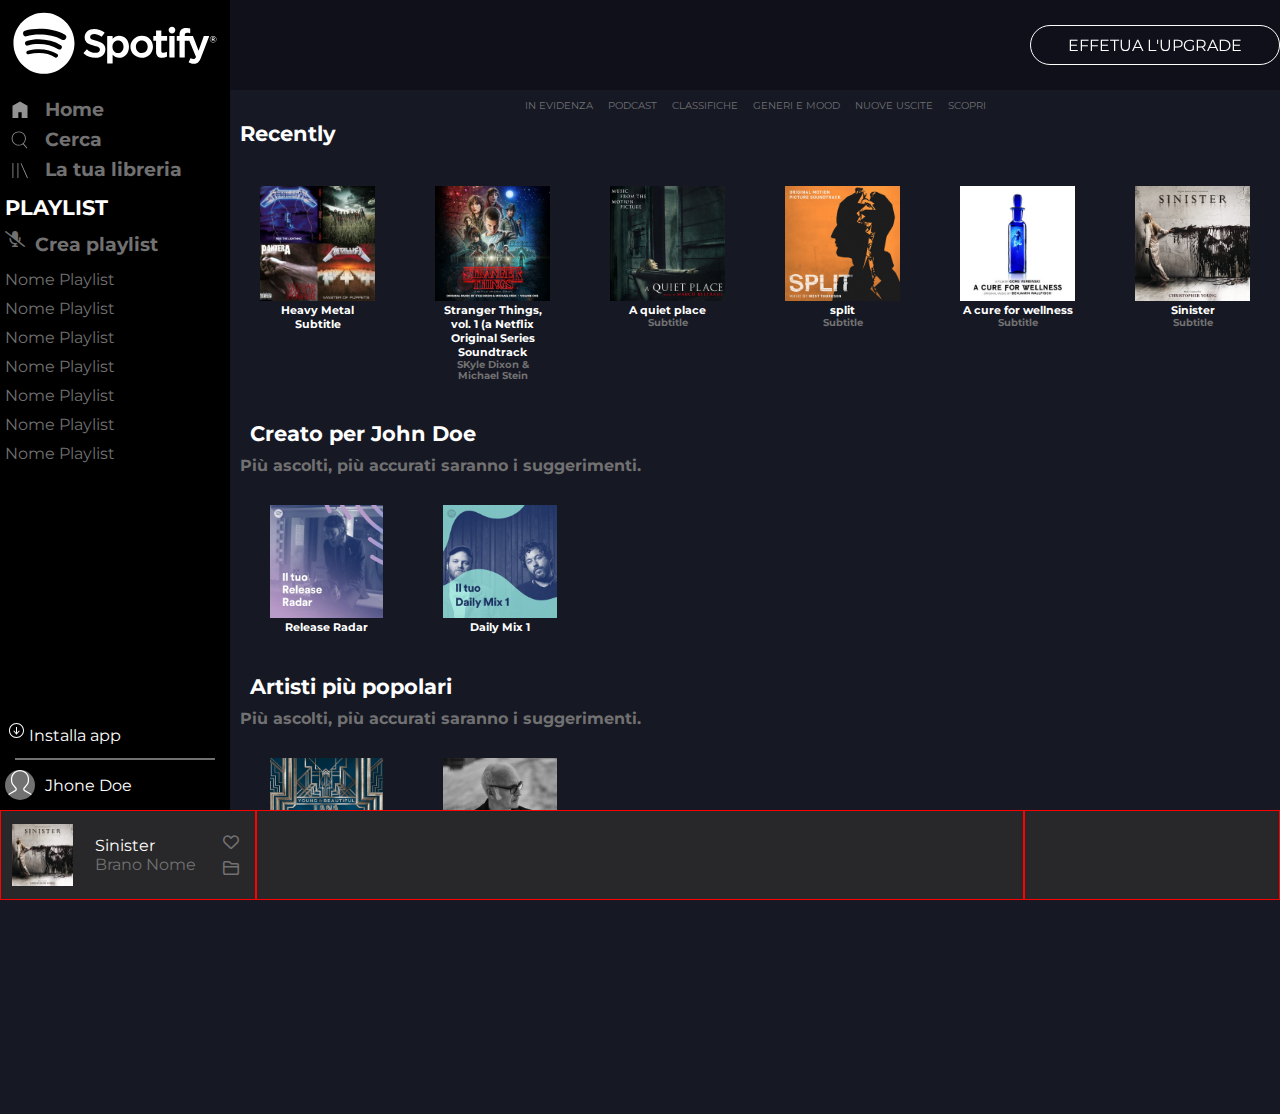
==== index.html @ be533125 "footer-left" ====
<!DOCTYPE html>
<html lang="en">
<head>
    <meta charset="UTF-8">
    <meta http-equiv="X-UA-Compatible" content="IE=edge">
    <meta name="viewport" content="width=device-width, initial-scale=1.0">
    <link rel="stylesheet" href="https://cdnjs.cloudflare.com/ajax/libs/font-awesome/6.0.0/css/all.min.css">
    <link rel="preconnect" href="https://fonts.googleapis.com">
    <link rel="preconnect" href="https://fonts.gstatic.com" crossorigin>
    <link href="https://fonts.googleapis.com/css2?family=Montserrat:ital,wght@0,100;0,200;0,300;0,400;0,500;0,600;0,700;0,800;0,900;1,100;1,200;1,300;1,400;1,500;1,600;1,700;1,800;1,900&display=swap" rel="stylesheet">
    <link rel="stylesheet" href="style/style.css">
    <title>html-css-spotifyweb</title>
</head>
<body class="flex">

    <div class="wrapper ">
        <!-- header  -->
        <header class="">
            <nav>
                <a class="top " href="#">EFFETUA L'UPGRADE</a>
            </nav>
        </header>
        <!-- aside  -->
        <aside class=" ">
            <div><img src="img/logo.svg" alt="logo"></div>
            <!-- 1 section  -->
            <section class=" ">
                <div class="flex">
                    <div class="column">
                        <div class="icon ">
                            <svg viewBox="0 0 512 512" xmlns="http://www.w3.org/2000/svg"><path d="M448 463.746h-149.333v-149.333h-85.334v149.333h-149.333v-315.428l192-111.746 192 110.984v316.19z" fill="#ffffff"/></svg>
                        </div>
                        <div class="icon ">
                            <svg viewBox="0 0 512 512" xmlns="http://www.w3.org/2000/svg"><path d="M349.714 347.937l93.714 109.969-16.254 13.969-93.969-109.969q-48.508 36.825-109.207 36.825-36.826 0-70.476-14.349t-57.905-38.603-38.603-57.905-14.349-70.476 14.349-70.476 38.603-57.905 57.905-38.603 70.476-14.349 70.476 14.349 57.905 38.603 38.603 57.905 14.349 70.476q0 37.841-14.73 71.619t-40.889 58.921zM224 377.397q43.428 0 80.254-21.461t58.286-58.286 21.461-80.254-21.461-80.254-58.286-58.285-80.254-21.46-80.254 21.46-58.285 58.285-21.46 80.254 21.46 80.254 58.285 58.286 80.254 21.461z" fill="#ffffff" fill-rule="evenodd"/></svg>
                        </div>
                        <div class="icon ">
                            <svg viewBox="0 0 512 512" xmlns="http://www.w3.org/2000/svg"><path d="M291.301 81.778l166.349 373.587-19.301 8.635-166.349-373.587zM64 463.746v-384h21.334v384h-21.334zM192 463.746v-384h21.334v384h-21.334z" fill="#ffffff"/></svg>
                        </div>
                    </div>
                    <div class="column">
                        <div class="icon-text ">
                            <h3>Home</h3>
                        </div>
                        <div class="icon-text ">
                            <h3>Cerca</h3>
                        </div>
                        <div class="icon-text ">
                            <h3>La tua libreria</h3>
                        </div>
                    </div>
                </div>
            </section>
            <!-- 2 section -->
            <section class=" position section2">
                <h2>PLAYLIST</h2>
                <div class="flex">
                    <span class="plus">
                        <i class="fa-solid fa-microphone-slash"></i>
                    </span>
                    <h3 class="align">Crea playlist</h3>
                    
                </div>
                <ul>
                    <li>
                       Nome Playlist
                    </li>
                    <li>
                        Nome Playlist
                     </li>
                     <li>
                        Nome Playlist
                     </li>
                     <li>
                        Nome Playlist
                     </li>
                     <li>
                        Nome Playlist
                     </li>
                     <li>
                        Nome Playlist
                     </li>
                     <li>
                        Nome Playlist
                     </li>
                </ul>
            </section>
            <!-- /2section  -->
            <!-- 3 section  -->
            <section class="">
                <div class=" installa ">
                    <span class="icon-download ">  
                        <svg viewBox="0 0 20 20" xmlns="http://www.w3.org/2000/svg"><title>Download icon</title><path d="M12 11.657V6h-1v5.65L9.076 9.414l-.758.65 3.183 3.702 3.195-3.7-.758-.653L12 11.657zM11.5 2C7.358 2 4 5.358 4 9.5c0 4.142 3.358 7.5 7.5 7.5 4.142 0 7.5-3.358 7.5-7.5C19 5.358 15.642 2 11.5 2zm0 14C7.916 16 5 13.084 5 9.5S7.916 3 11.5 3 18 5.916 18 9.5 15.084 16 11.5 16z" fill="#ffffff" fill-rule="evenodd"/></svg>
                    </span>
                    <span>
                        <a href="#">Installa app</a>
                    </span>  
                </div>
                <hr>
                <span class="profile-icon ">
                    <svg viewBox="0 0 80 90" xmlns="http://www.w3.org/2000/svg"><title>User Icon</title><path d="M67.74 61.78l-14.5-8.334c-.735-.422-1.24-1.145-1.385-1.98-.145-.835.088-1.685.638-2.33l5.912-6.93c3.747-4.378 5.81-9.967 5.81-15.737v-2.256c0-6.668-2.792-13.108-7.658-17.67C51.622 1.92 45.17-.386 38.392.054c-12.677.82-22.607 11.772-22.607 24.934v1.483c0 5.77 2.063 11.36 5.81 15.736l5.912 6.933c.55.644.783 1.493.638 2.33-.143.834-.648 1.556-1.383 1.98l-14.494 8.33C4.7 66.077 0 74.15 0 82.844v6.76h3.333v-6.76c0-7.5 4.055-14.46 10.59-18.174l14.5-8.334c1.597-.918 2.692-2.487 3.007-4.302.315-1.815-.19-3.66-1.387-5.06l-5.913-6.936c-3.23-3.775-5.01-8.594-5.01-13.57v-1.484c0-11.41 8.562-20.9 19.488-21.608 5.85-.377 11.415 1.61 15.67 5.598 4.26 3.992 6.605 9.404 6.605 15.24v2.254c0 4.976-1.778 9.796-5.01 13.57l-5.915 6.935c-1.195 1.4-1.7 3.246-1.386 5.06.313 1.816 1.41 3.385 3.008 4.303l14.507 8.338c6.525 3.71 10.58 10.67 10.58 18.17v6.76H80v-6.76c0-8.695-4.7-16.768-12.26-21.063z" fill="#ffffff" fill-rule="evenodd"/></svg>
                </span>
                <span class="name-profile">
                    <a href="#">Jhone Doe</a>
                </span> 
            </section>
        </aside>
        <!-- /aside  -->
        
        
    </div>
    <!-- main section1 -->
    <main class="container ">
        <div >
            <ul class="ul-flex">
                <li>
                    <a href="#"> IN EVIDENZA</a>
                </li>
                <li>
                    <a href="#">PODCAST</a>
                </li>
                <li>
                    <a href="#">CLASSIFICHE</a>
                </li>
                <li>
                    <a href="#">GENERI E MOOD</a>
                </li>
                <li>
                    <a href="#">NUOVE USCITE</a>
                </li>
                <li>
                    <a href="#">SCOPRI</a>
                </li>
                
            </ul>
        </div>
        <div class="">
            <h2>Recently </h2>
            <div class="flex">
                <div class="img-music">
                    <div class="box">
                        <img src="img/metal_lifting.jpg" alt="">
                        <i class="fa-regular block fa-circle-play"></i>    
                    </div>
                    
                    <h3>Heavy Metal</h3>
                    <h3>Subtitle</h3>
                </div>
                <div class="img-music">
                    <div class="box">
                        <img src="img/stranger.jpeg" alt="">
                        <i class="fa-regular block fa-circle-play"></i>    
                    </div>
                    <h3>Stranger Things, vol. 1 (a Netflix Original Series Soundtrack</h3>
                    <h4>SKyle Dixon & Michael Stein</h4>
                </div>
                <div class="img-music">
                    <div class="box">
                        <img src="img/aquietplace.jpeg" alt="">
                        <i class="fa-regular block fa-circle-play"></i>    
                    </div>
                    <h3>A quiet place</h3>
                    <h4>Subtitle</h4>
                </div>
                <div class="img-music">
                    <div class="box">
                        <img src="img/split.jpeg" alt="">
                        <i class="fa-regular block fa-circle-play"></i>    
                    </div>
                    <h3>split</h3>
                    <h4>Subtitle</h4>
                </div>
                <div class="img-music">
                    <div class="box">
                        <img src="img/cure.jpeg" alt="">
                        <i class="fa-regular block fa-circle-play"></i>    
                    </div>
                    <h3>A cure for wellness</h3>
                    <h4>Subtitle</h4>
                </div>
                <div class="img-music">
                    <div class="box">
                        <img src="img/sinister.jpeg" alt="">
                        <i class="fa-regular block fa-circle-play"></i>    
                    </div>
                    <h3>Sinister</h3>
                    <h4>Subtitle</h4>
                </div>
            </div>
            <!-- main section 2  -->
            <div class="padding">
                <h2>Creato per John Doe</h2>
                <h4>Più ascolti, più accurati saranno i suggerimenti.</h4>
                <div class="flex">
                    <div class="img-music">
                        <img src="img/radar.jpeg" alt="">
                        <h3>Release Radar</h3>
                    </div>
                    <div class="img-music">
                        <img src="img/mixdaily.jpeg" alt="">
                        <h3>Daily Mix 1</h3>
                    </div>
                </div>
            </div>
            <!-- main section 3 -->
            <div class="padding bottom-margin">
                <h2>Artisti più popolari</h2>
                <h4>Più ascolti, più accurati saranno i suggerimenti.</h4>
                <div class="flex ">
                    <div class="img-music">
                        <img src="img/youg.jpeg" alt="">
                        <h3>Youg</h3>
                    </div>
                    <div class="img-music">
                        <img src="img/einaudi.jpeg" alt="">
                        <h3>einaudi</h3>
                    </div>
                </div>
            </div>
        </div>
    </main>
    <!-- footer  -->
        <footer class="flex">
            <div class="square-left  debug">
                <img src="img/sinister.jpeg" alt="">  
                
                <div class="play-song flex-column">
                    <a href="#">Sinister</a>
                    <a href="#">Brano Nome</a>
                </div>
                <div class="flex-column">
                    <i class="fa-regular fa-heart"></i>
                    <i class="fa-regular fa-folder"></i>
                </div>
            </div>
            <!-- <div class="play-song debug">
                <h2>Sinister</h2>
                <h3>Brano Nome</h3>
            </div> -->
            
            <div class="center debug">

            </div>
            <div class="square-right debug">

            </div>
            
        </footer>
</body>
</html>
---- style/style.css ----
/* general  */
*{
    font-family: 'Montserrat', sans-serif;
    margin: 0;
    padding: 0;
    box-sizing: border-box;
}

.clearfix::after{
	content: '';
	display: table;
	clear:  both;
}
body{
    background-color: #161824;
    color: white;
}
.debug{
    border: 1px solid red;
}
a{
    color: white;
    text-decoration: none;
}
.float-left{
    float: left;
}
.float-right{
    float: right;
}

.flex{
    display: flex;
    flex-flow: row nowrap;
    justify-content: flex-start;
    align-items: flex-start;
}
.flex-column{
    display: flex;
    flex-flow: column nowrap;
    justify-content: flex-start;
    align-content: center;

}
h2{
    padding: 10px ;
    font-size: 1.3rem;
}

h4{
    color: #717171;
}
.padding{
    padding-left: 10px;
}
.color-white{
    color: white;
}
/* /general  */
/* header  */
header{
    background-color:rgba(0,0,0,0.3);
    height: 90px;
    width: calc(100% - 230px);
    position: fixed;
    top: 0;
    right: 0;
    z-index: 10000;
}
nav{
    height: 90px;
    width: 100%;
    display: flex;
    justify-content: center;
    align-items: flex-end;
    flex-flow: column nowrap;
    
}
.top{
    width: 250px;
    height: 40px;
    border:1px solid white;
    text-align: center;
    border-radius: 50px;
    padding: 10px;
    
    
}
.top:hover{
    font-size: 1.3em;
    width: 270px;
    height: 50px;
    text-align: center;
}
/* /header  */
/* aside  */
aside{
    width: 230px;
    height: 100vh;
    background-color: #000000;
    overflow-y: hidden;
    position: fixed;
}
aside div img{
    padding: 12px;
}
/* 1 section  */
.icon{
    width: 40px;
    height: 30px;
    padding: 10px;
    filter: invert(42%);
}
div.icon-text:hover{
    color: white;
}
.icon-text{
    width: auto;
    height: 30px;
    line-height: 30px;
    padding: 5px;
    color: #717171;
}

/* /1section  */
/* 2section */
.section2{
    padding-top: 10px;
    position: relative;
}
section.section2 h2{
    padding: 5px;
}
.plus{
   width: 40px;
   padding: 5px;
    color: #717171;
}
.align{
    width: 100%;
    line-height: 40px;
    display: inline-block;
    color: #717171;
}
section.section2 ul li{
    padding: 5px;
    color: #717171;
}
/* /2 scetion  */
/* 3 section  */

.icon-download{
    width: 20px;
    display: inline-block;
    color: #717171;
}

.installa{
    position: absolute;
    bottom: 150px;
    left: 0;
    padding: 5px;
    
}
hr{
    position: absolute;
    bottom: 140px;
    left: 15px;
    width: 200px;
    border:1px solid#717171 ;
}
.profile-icon{
    width: 30px;
    height: 30px;
    position: absolute;
    bottom: 100px;
    left: 5px;
    background-color:#717171 ;
    border-radius: 50%;
    overflow-y: hidden;

}
.name-profile{
    position: absolute;
    bottom: 105px;
    left: 45px;
    
}

/* /aside  */
/* main section 1  */

main{
    width: calc(100% - 230px);
    height: 100vh;
}
ul{
    list-style: none;
}
.ul-flex{
    display: flex;
    justify-content: center;
    flex-flow: row nowrap;
    gap: 15px;
    font-size: 0.6rem;
    
}
.ul-flex li a{
    color: #717171;
}
.ul-flex li a:hover{
    color: white;
}
/* container  */
.container{
    position: absolute;
    left: 230px;
    top: 100px;
}
.img-music {
    text-align: center;
    width: calc(100% / 6);
    padding: 30px;
    font-size: 0.6rem;
    
}
.img-music img{
    width: 100%;
}
.box{
width: 100%;
position: relative;
}
/* main hover  */
.block{
    position: absolute;
    left:0;
    top: 30%;
    width: 100%;
    font-size: 3vw;
    display: none;
    color: rgba(255,255,255, 0.8);
}
.box:hover i{
    display: block;
    
}
/* main section 2 */
.bottom-margin{
   height: 50vh;
}


/* footer */
footer{
    height: 90px;
    width: 100%;
    background-color: #282729;
    position: fixed;
    bottom: 0;
    left: 0;
}
/* left  */
.square-left{
    width:20%;
    height: 100%;
    display: flex;
    flex-flow: row nowrap;
    justify-content: space-around;
    align-items: center;  
}
.play-song :first-child {
    font-size: 1rem;
    color: white;
}
.play-song :last-child {
    font-size: 1rem;
    color: #717171;
}

div.square-left img{
    height: 70%;
    object-fit: contain;  
}
.play-song :last-child:hover{
    color: aliceblue;
    text-decoration: underline;
}
div.square-left div.flex-column i{
    color: #717171;
    padding: 5px;
}
div.square-left a{

}

/* center  */
.center{
    width: 60%;
    height: 100%;
}
.square-right{
    width:20%;
    height: 100%;
}
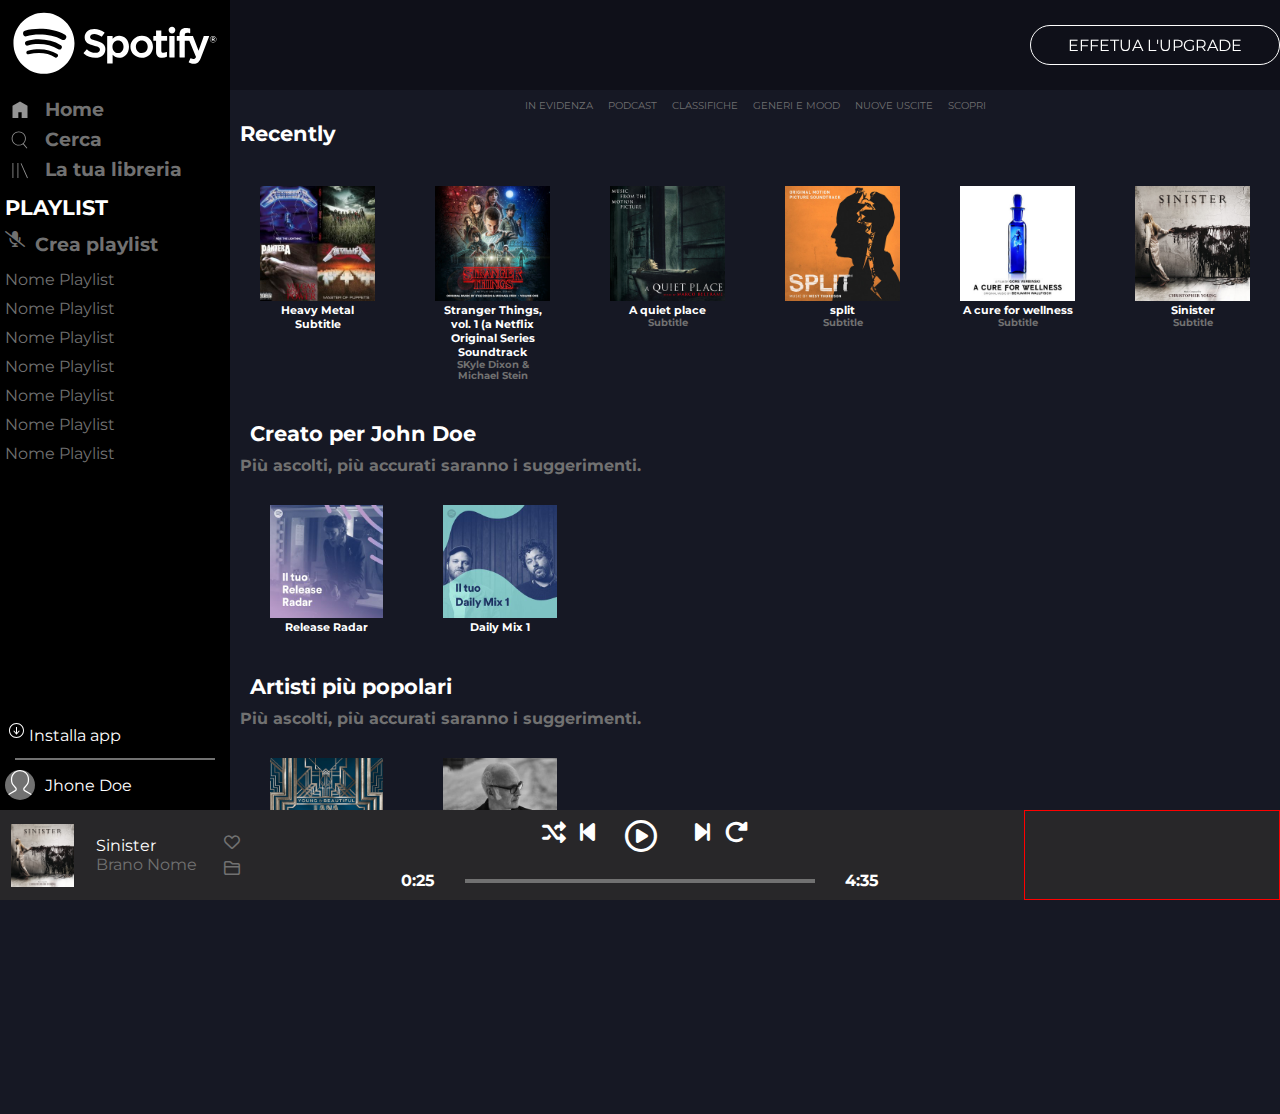
==== commit c7ff7c44: "index_player" ====
--- a/index.html
+++ b/index.html
@@ -220,7 +220,8 @@
     </main>
     <!-- footer  -->
         <footer class="flex">
-            <div class="square-left  debug">
+            <!-- left footer  -->
+            <div class="square-left  ">
                 <img src="img/sinister.jpeg" alt="">  
                 
                 <div class="play-song flex-column">
@@ -232,14 +233,35 @@
                     <i class="fa-regular fa-folder"></i>
                 </div>
             </div>
-            <!-- <div class="play-song debug">
-                <h2>Sinister</h2>
-                <h3>Brano Nome</h3>
-            </div> -->
+             <!-- center footer  -->
+            <div class="center  ">
+                <div class="change-song">
+                    <div class="i-left float-left">
+                        <i class="fa-solid fa-shuffle"></i>
+                        <i class="fa-solid fa-backward-step"></i>
+                    </div>
+                    
+                    <div class="i-center float-left ">
+                        <a href="#"><i class="fa-regular fa-circle-play"></i></a>
+                    </div>
+                    <div class="i-right float-left">
+                        <i class="fa-solid fa-forward-step"></i>
+                        <i class="fa-solid fa-rotate-right"></i>
+                    </div>
+                </div>
+                <div class="flex">
+                    <h4 class=" time-song ">0:25</h4>
+                    <div class="grey-bar">
+                        <div class="green-ghost"></div>
+                        <div class="white-ball"></div>
+                        
+                    </div>
+                    <h4 class=" time-song ">4:35</h4>
+                </div>
+            </div>
             
-            <div class="center debug">
 
-            </div>
+            
             <div class="square-right debug">
 
             </div>
--- a/style/style.css
+++ b/style/style.css
@@ -290,17 +290,81 @@
     color: #717171;
     padding: 5px;
 }
-div.square-left a{
-
-}
+
 
 /* center  */
 .center{
     width: 60%;
     height: 100%;
+    display: flex;
+    flex-flow: column nowrap;
+    justify-content: space-around;
+    align-items: center;  
+}
+.change-song{
+    
+}
+.i-left i {
+    padding-left: 10px;
+    font-size: 1.5rem;
+}
+.i-right i{
+    padding-left: 10px;
+    font-size: 1.5rem;
+}
+.i-center a i{
+    margin: 0 30px;
+    font-size: 2rem;
+    width: 30px;
+    text-align: center;
+    
+}
+.i-center a i:hover{
+    transform: scale(1.5);
+    
+}
+
+.time-song{
+    height: 20px;
+    margin:0 30px;
+    color: white;
+}
+.grey-bar{
+    width: 350px;
+    margin-top: 8px;
+    position: relative;
+    border:2px solid #717171;
 }
 .square-right{
     width:20%;
     height: 100%;
 }
-
+.green-ghost{
+    width: 100px;
+    display: none;
+    position: absolute;
+    top: -2px;
+    left: -2px;
+    border:2px solid greenyellow;
+    
+}
+.white-ball{
+    width: 15px;
+    height: 15px;
+    margin-left: 100px;
+    background-color: white;
+    display: none;
+    border-radius: 50%;
+}
+.grey-bar:hover div.green-ghost{
+    display: block;
+}
+.grey-bar:hover .white-ball{
+    display: block;
+    position: absolute;
+    top: -7px;
+    left: -7px;
+}
+
+
+
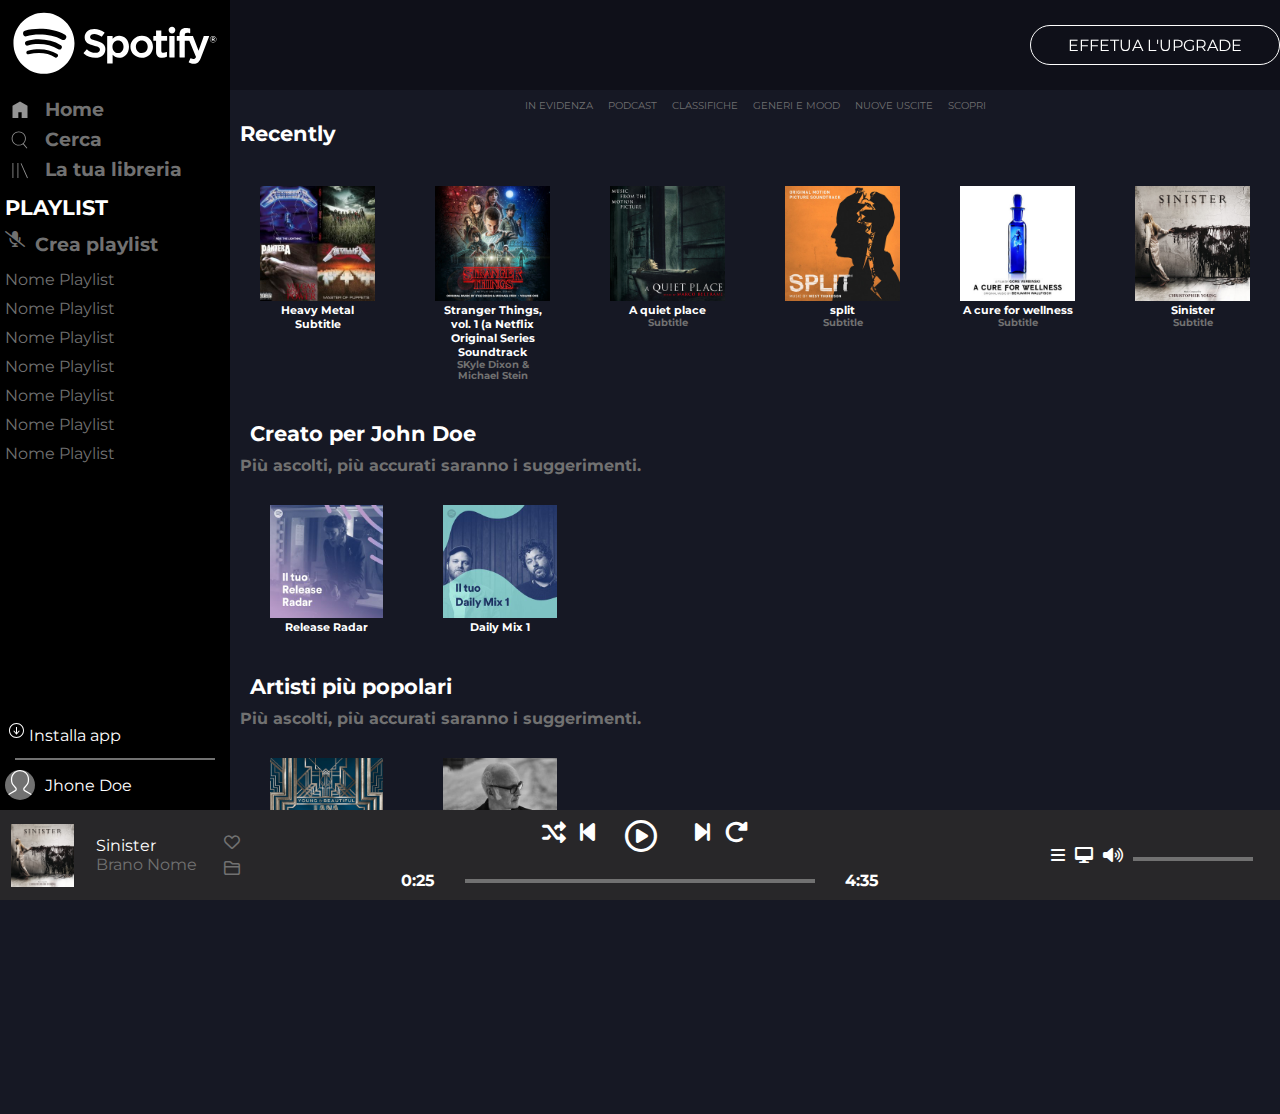
==== commit c34814a1: "index-footer" ====
--- a/index.html
+++ b/index.html
@@ -262,9 +262,17 @@
             
 
             
-            <div class="square-right debug">
+            <div class="square-right">
+                <i class="fa-solid fa-bars"></i>
+                <i class="fa-solid fa-desktop"></i>
+                <i class="fa-solid fa-volume-high"></i>
+                <div class="grey-bar2">
+                    <div class="green-ghost2"></div>
+                    <div class="white-ball2"></div>
+                    
+                </div>
+            </div>
 
-            </div>
             
         </footer>
 </body>
--- a/style/style.css
+++ b/style/style.css
@@ -335,10 +335,7 @@
     position: relative;
     border:2px solid #717171;
 }
-.square-right{
-    width:20%;
-    height: 100%;
-}
+
 .green-ghost{
     width: 100px;
     display: none;
@@ -365,6 +362,49 @@
     top: -7px;
     left: -7px;
 }
-
-
-
+ 
+/* right footer  */
+.square-right{
+    width:20%;
+    height: 100%;
+    display: flex;
+    flex-flow: row nowrap;
+    justify-content: center;
+    align-items: center;
+    gap: 10px;
+}
+.grey-bar2{
+    width: 120px;
+    margin-top: 8px;
+    position: relative;
+    border:2px solid #717171;
+}
+
+.green-ghost2{
+    width: 20px;
+    display: none;
+    position: absolute;
+    top: -2px;
+    left: -2px;
+    border:2px solid greenyellow;
+    
+}
+.white-ball2{
+    width: 15px;
+    height: 15px;
+    margin-left: 20px;
+    background-color: white;
+    display: none;
+    border-radius: 50%;
+}
+.grey-bar2:hover div.green-ghost2{
+    display: block;
+}
+.grey-bar2:hover .white-ball2{
+    display: block;
+    position: absolute;
+    top: -7px;
+    left: -7px;
+}
+
+
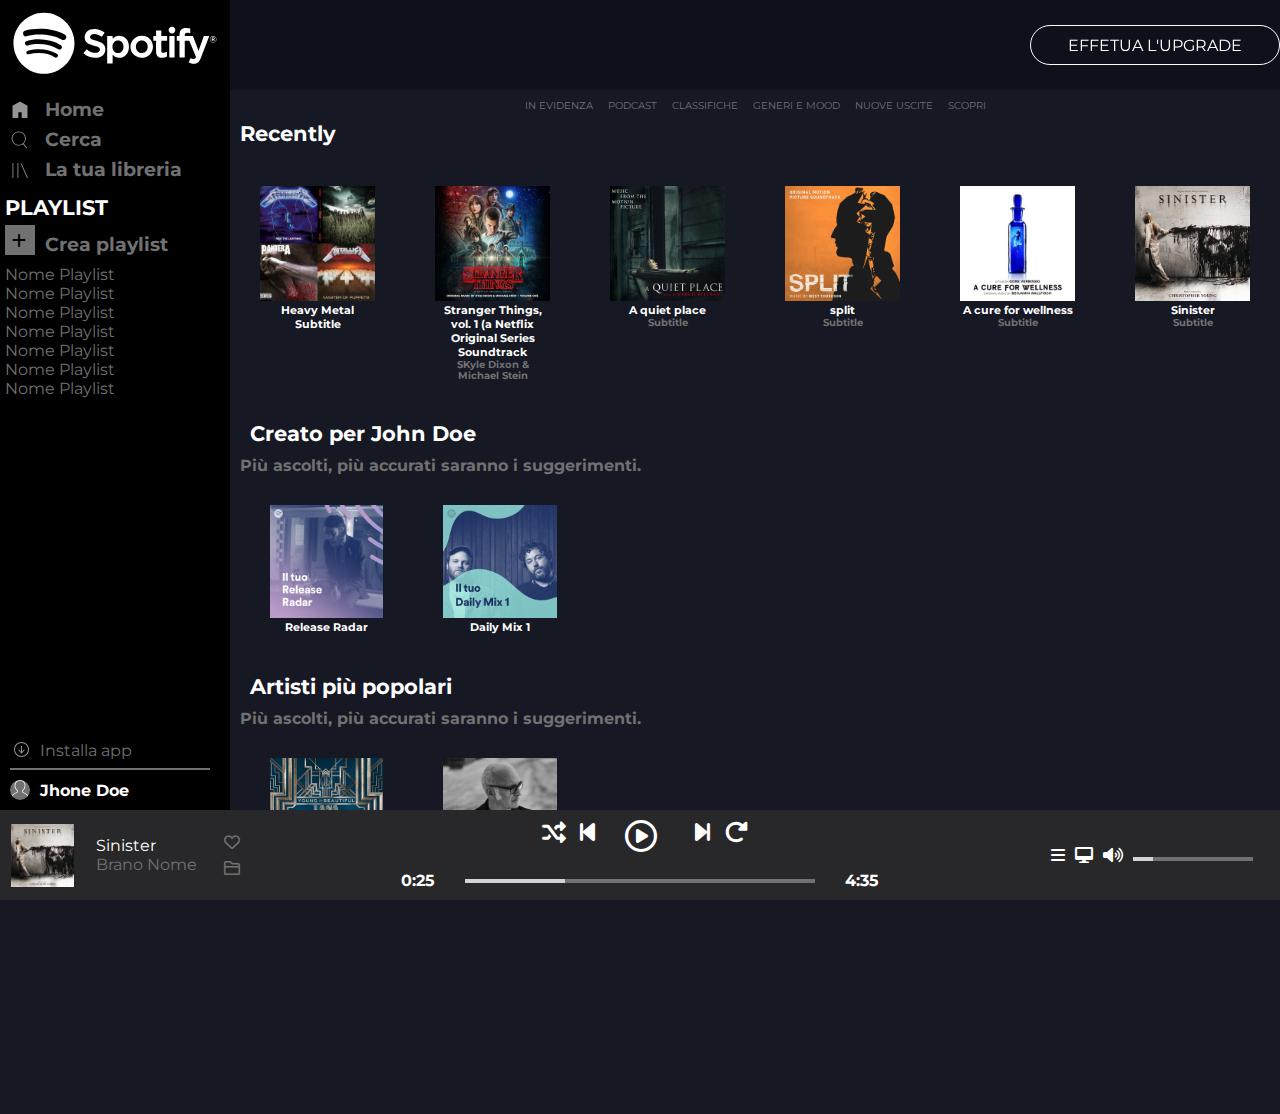
==== commit 54ec1b8e: "index-finito" ====
--- a/index.html
+++ b/index.html
@@ -13,20 +13,20 @@
 </head>
 <body class="flex">
 
-    <div class="wrapper ">
+    <div>
         <!-- header  -->
-        <header class="">
+        <header >
             <nav>
-                <a class="top " href="#">EFFETUA L'UPGRADE</a>
+                <a class="top" href="#">EFFETUA L'UPGRADE</a>
             </nav>
         </header>
         <!-- aside  -->
-        <aside class=" ">
+        <aside>
             <div><img src="img/logo.svg" alt="logo"></div>
             <!-- 1 section  -->
-            <section class=" ">
-                <div class="flex">
-                    <div class="column">
+            <section>
+                <div class="flex">
+                    <div>
                         <div class="icon ">
                             <svg viewBox="0 0 512 512" xmlns="http://www.w3.org/2000/svg"><path d="M448 463.746h-149.333v-149.333h-85.334v149.333h-149.333v-315.428l192-111.746 192 110.984v316.19z" fill="#ffffff"/></svg>
                         </div>
@@ -37,7 +37,7 @@
                             <svg viewBox="0 0 512 512" xmlns="http://www.w3.org/2000/svg"><path d="M291.301 81.778l166.349 373.587-19.301 8.635-166.349-373.587zM64 463.746v-384h21.334v384h-21.334zM192 463.746v-384h21.334v384h-21.334z" fill="#ffffff"/></svg>
                         </div>
                     </div>
-                    <div class="column">
+                    <div >
                         <div class="icon-text ">
                             <h3>Home</h3>
                         </div>
@@ -51,49 +51,46 @@
                 </div>
             </section>
             <!-- 2 section -->
-            <section class=" position section2">
+            <section class="section2">
                 <h2>PLAYLIST</h2>
                 <div class="flex">
                     <span class="plus">
-                        <i class="fa-solid fa-microphone-slash"></i>
+                       <a href="#"><i class="fa-solid color-black fa-plus"></i></a></i>
                     </span>
-                    <h3 class="align">Crea playlist</h3>
-                    
+                    <h3 ><a class="align color-grey" href="#">Crea playlist</a> </h3>
                 </div>
                 <ul>
                     <li>
-                       Nome Playlist
+                        <a href="#">Nome Playlist</a>
                     </li>
                     <li>
-                        Nome Playlist
-                     </li>
-                     <li>
-                        Nome Playlist
-                     </li>
-                     <li>
-                        Nome Playlist
-                     </li>
-                     <li>
-                        Nome Playlist
-                     </li>
-                     <li>
-                        Nome Playlist
-                     </li>
-                     <li>
-                        Nome Playlist
+                        <a href="#">Nome Playlist</a>
+                     </li>
+                     <li>
+                        <a href="#">Nome Playlist</a>
+                     </li>
+                     <li>
+                        <a href="#">Nome Playlist</a>
+                     </li>
+                     <li>
+                        <a href="#">Nome Playlist</a>
+                     </li>
+                     <li>
+                        <a href="#">Nome Playlist</a>
+                     </li>
+                     <li>
+                        <a href="#">Nome Playlist</a> 
                      </li>
                 </ul>
             </section>
             <!-- /2section  -->
             <!-- 3 section  -->
-            <section class="">
-                <div class=" installa ">
+            <section class=" installa ">
+                <div >
                     <span class="icon-download ">  
                         <svg viewBox="0 0 20 20" xmlns="http://www.w3.org/2000/svg"><title>Download icon</title><path d="M12 11.657V6h-1v5.65L9.076 9.414l-.758.65 3.183 3.702 3.195-3.7-.758-.653L12 11.657zM11.5 2C7.358 2 4 5.358 4 9.5c0 4.142 3.358 7.5 7.5 7.5 4.142 0 7.5-3.358 7.5-7.5C19 5.358 15.642 2 11.5 2zm0 14C7.916 16 5 13.084 5 9.5S7.916 3 11.5 3 18 5.916 18 9.5 15.084 16 11.5 16z" fill="#ffffff" fill-rule="evenodd"/></svg>
                     </span>
-                    <span>
-                        <a href="#">Installa app</a>
-                    </span>  
+                <a href="#">Installa app</a> 
                 </div>
                 <hr>
                 <span class="profile-icon ">
@@ -229,12 +226,12 @@
                     <a href="#">Brano Nome</a>
                 </div>
                 <div class="flex-column">
-                    <i class="fa-regular fa-heart"></i>
-                    <i class="fa-regular fa-folder"></i>
+                    <a href="#"><i class="fa-regular fa-heart"></i></a> 
+                    <a href="#"><i class="fa-regular fa-folder"></i></a> 
                 </div>
             </div>
              <!-- center footer  -->
-            <div class="center  ">
+            <div class="center ">
                 <div class="change-song">
                     <div class="i-left float-left">
                         <i class="fa-solid fa-shuffle"></i>
@@ -251,22 +248,22 @@
                 </div>
                 <div class="flex">
                     <h4 class=" time-song ">0:25</h4>
+                    
                     <div class="grey-bar">
-                        <div class="green-ghost"></div>
+                        <div class="grey-light"></div>
+                        <div class="green-ghost">
+                        </div>
                         <div class="white-ball"></div>
-                        
                     </div>
                     <h4 class=" time-song ">4:35</h4>
                 </div>
-            </div>
-            
-
-            
+            </div>  
             <div class="square-right">
                 <i class="fa-solid fa-bars"></i>
                 <i class="fa-solid fa-desktop"></i>
                 <i class="fa-solid fa-volume-high"></i>
                 <div class="grey-bar2">
+                    <div class="grey-light2"></div>
                     <div class="green-ghost2"></div>
                     <div class="white-ball2"></div>
                     
--- a/style/style.css
+++ b/style/style.css
@@ -4,31 +4,16 @@
     margin: 0;
     padding: 0;
     box-sizing: border-box;
-}
-
-.clearfix::after{
-	content: '';
-	display: table;
-	clear:  both;
+    
 }
 body{
     background-color: #161824;
     color: white;
 }
-.debug{
-    border: 1px solid red;
-}
 a{
     color: white;
     text-decoration: none;
 }
-.float-left{
-    float: left;
-}
-.float-right{
-    float: right;
-}
-
 .flex{
     display: flex;
     flex-flow: row nowrap;
@@ -39,8 +24,6 @@
     display: flex;
     flex-flow: column nowrap;
     justify-content: flex-start;
-    align-content: center;
-
 }
 h2{
     padding: 10px ;
@@ -55,6 +38,18 @@
 }
 .color-white{
     color: white;
+}
+.color-grey{
+    color: #717171;
+}
+a:hover{
+    color: white;
+}
+.color-black{
+    color: #000000;
+}
+.float-left{
+    float: left;
 }
 /* /general  */
 /* header  */
@@ -66,15 +61,15 @@
     top: 0;
     right: 0;
     z-index: 10000;
+    
 }
 nav{
     height: 90px;
     width: 100%;
     display: flex;
-    justify-content: center;
-    align-items: flex-end;
-    flex-flow: column nowrap;
-    
+    flex-flow: row nowrap;
+    justify-content: end;
+    align-items: center;
 }
 .top{
     width: 250px;
@@ -100,6 +95,7 @@
     background-color: #000000;
     overflow-y: hidden;
     position: fixed;
+    
 }
 aside div img{
     padding: 12px;
@@ -132,9 +128,16 @@
     padding: 5px;
 }
 .plus{
-   width: 40px;
-   padding: 5px;
-    color: #717171;
+   width: 30px;
+   height: 30px;
+   padding: 7px;
+   margin-left: 5px;
+   background-color: #717171;
+   margin-right: 10px;
+   color: black;
+}
+.plus:hover{
+    background-color: white;
 }
 .align{
     width: 100%;
@@ -142,48 +145,60 @@
     display: inline-block;
     color: #717171;
 }
-section.section2 ul li{
+section.section2 ul li a{
     padding: 5px;
     color: #717171;
+}
+section.section2 ul li a:hover{
+    color: white;
 }
 /* /2 scetion  */
 /* 3 section  */
-
-.icon-download{
+.installa{
+    background-color: #000000;
+    padding: 5px;
+    
+}
+.installa div a{
+    position: absolute;
+    bottom: 140px;
+    left: 40px;
+    color: #717171;
+}
+.installa div a:hover{
+    color: white;
+}
+.icon-download svg{
     width: 20px;
-    display: inline-block;
-    color: #717171;
-}
-
-.installa{
-    position: absolute;
-    bottom: 150px;
-    left: 0;
-    padding: 5px;
-    
+    height: 20px;
+    filter: invert(42%);
+    position: absolute;
+    bottom: 140px;
+    left: 10px;
 }
 hr{
-    position: absolute;
-    bottom: 140px;
-    left: 15px;
     width: 200px;
     border:1px solid#717171 ;
-}
-.profile-icon{
-    width: 30px;
-    height: 30px;
-    position: absolute;
-    bottom: 100px;
-    left: 5px;
+    position: absolute;
+    bottom: 130px;
+    left: 10px;
+}
+.profile-icon svg{
+    width: 20px;
+    height: 20px;
     background-color:#717171 ;
     border-radius: 50%;
     overflow-y: hidden;
+    position: absolute;
+    bottom: 100px;
+    left: 10px;
 
 }
 .name-profile{
     position: absolute;
-    bottom: 105px;
-    left: 45px;
+    bottom: 100px;
+    left: 40px;
+    font-weight: bolder;
     
 }
 
@@ -290,6 +305,9 @@
     color: #717171;
     padding: 5px;
 }
+div.square-left div.flex-column i:hover{
+    color: white;
+}
 
 
 /* center  */
@@ -335,7 +353,13 @@
     position: relative;
     border:2px solid #717171;
 }
-
+.grey-light{
+    position: absolute;
+    width: 100px;
+    top: -2px;
+    left: -2px;
+    border:2px solid lightgray;
+}
 .green-ghost{
     width: 100px;
     display: none;
@@ -379,7 +403,13 @@
     position: relative;
     border:2px solid #717171;
 }
-
+.grey-light2{
+    width: 20px;
+    border:2px solid lightgrey;
+    position: absolute;
+    top: -2px;
+    left: -2px;
+}
 .green-ghost2{
     width: 20px;
     display: none;
@@ -389,6 +419,7 @@
     border:2px solid greenyellow;
     
 }
+
 .white-ball2{
     width: 15px;
     height: 15px;
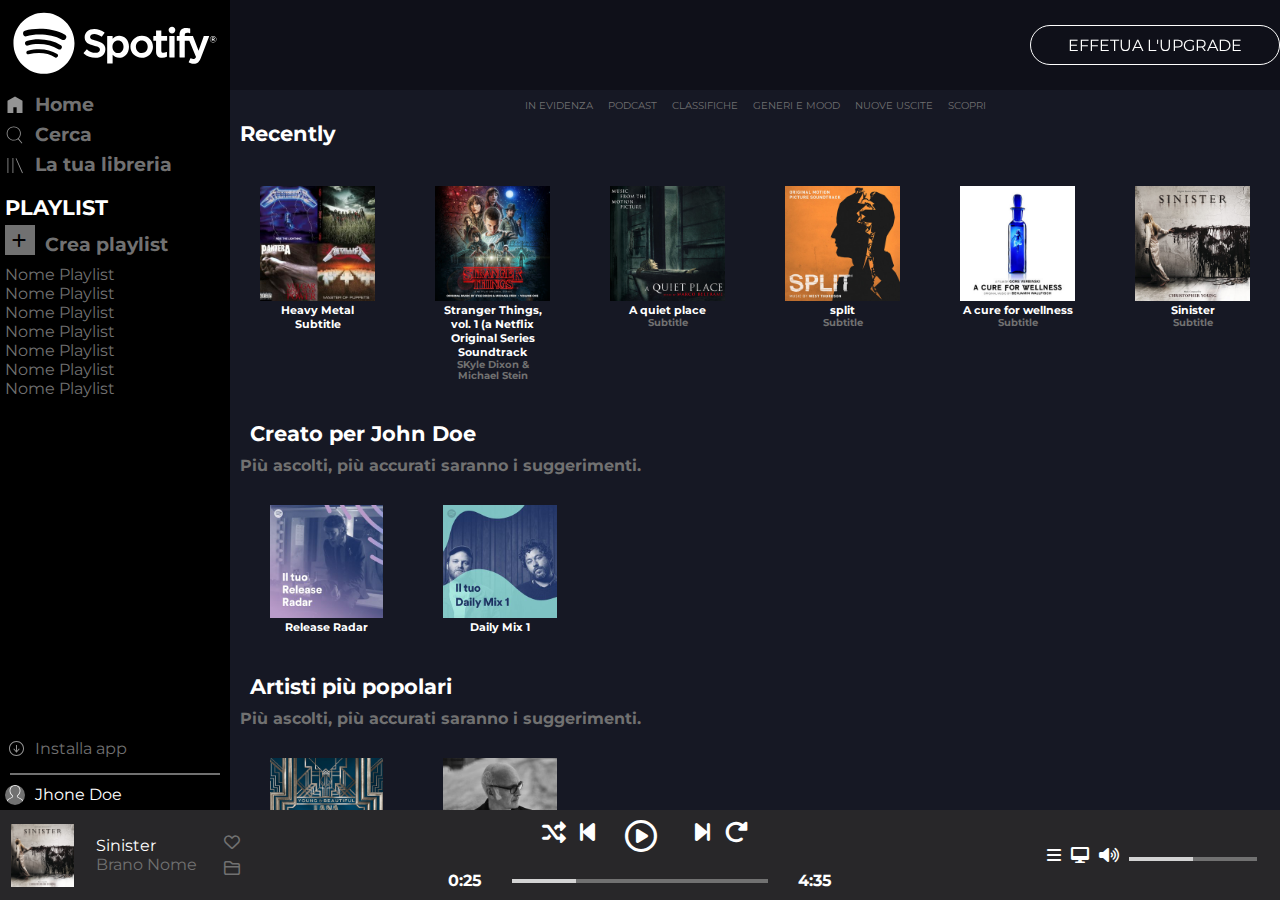
==== commit 2ff47e90: "index_aggiustamenti_aside" ====
--- a/index.html
+++ b/index.html
@@ -39,13 +39,13 @@
                     </div>
                     <div >
                         <div class="icon-text ">
-                            <h3>Home</h3>
+                             <h3><a href="">Home</a> </h3>
                         </div>
                         <div class="icon-text ">
-                            <h3>Cerca</h3>
+                            <h3><a href="">Cerca</a> </h3>
                         </div>
                         <div class="icon-text ">
-                            <h3>La tua libreria</h3>
+                            <h3><a href=""> La tua libreria</a></h3>
                         </div>
                     </div>
                 </div>
@@ -59,7 +59,7 @@
                     </span>
                     <h3 ><a class="align color-grey" href="#">Crea playlist</a> </h3>
                 </div>
-                <ul>
+                <ul class="playlist">
                     <li>
                         <a href="#">Nome Playlist</a>
                     </li>
@@ -86,19 +86,18 @@
             <!-- /2section  -->
             <!-- 3 section  -->
             <section class=" installa ">
-                <div >
+                <div class="flex">
                     <span class="icon-download ">  
                         <svg viewBox="0 0 20 20" xmlns="http://www.w3.org/2000/svg"><title>Download icon</title><path d="M12 11.657V6h-1v5.65L9.076 9.414l-.758.65 3.183 3.702 3.195-3.7-.758-.653L12 11.657zM11.5 2C7.358 2 4 5.358 4 9.5c0 4.142 3.358 7.5 7.5 7.5 4.142 0 7.5-3.358 7.5-7.5C19 5.358 15.642 2 11.5 2zm0 14C7.916 16 5 13.084 5 9.5S7.916 3 11.5 3 18 5.916 18 9.5 15.084 16 11.5 16z" fill="#ffffff" fill-rule="evenodd"/></svg>
                     </span>
-                <a href="#">Installa app</a> 
+                    <a class="color-grey padding" href="#">Installa app</a> 
                 </div>
                 <hr>
-                <span class="profile-icon ">
+                <span class="profile-icon flex ">
                     <svg viewBox="0 0 80 90" xmlns="http://www.w3.org/2000/svg"><title>User Icon</title><path d="M67.74 61.78l-14.5-8.334c-.735-.422-1.24-1.145-1.385-1.98-.145-.835.088-1.685.638-2.33l5.912-6.93c3.747-4.378 5.81-9.967 5.81-15.737v-2.256c0-6.668-2.792-13.108-7.658-17.67C51.622 1.92 45.17-.386 38.392.054c-12.677.82-22.607 11.772-22.607 24.934v1.483c0 5.77 2.063 11.36 5.81 15.736l5.912 6.933c.55.644.783 1.493.638 2.33-.143.834-.648 1.556-1.383 1.98l-14.494 8.33C4.7 66.077 0 74.15 0 82.844v6.76h3.333v-6.76c0-7.5 4.055-14.46 10.59-18.174l14.5-8.334c1.597-.918 2.692-2.487 3.007-4.302.315-1.815-.19-3.66-1.387-5.06l-5.913-6.936c-3.23-3.775-5.01-8.594-5.01-13.57v-1.484c0-11.41 8.562-20.9 19.488-21.608 5.85-.377 11.415 1.61 15.67 5.598 4.26 3.992 6.605 9.404 6.605 15.24v2.254c0 4.976-1.778 9.796-5.01 13.57l-5.915 6.935c-1.195 1.4-1.7 3.246-1.386 5.06.313 1.816 1.41 3.385 3.008 4.303l14.507 8.338c6.525 3.71 10.58 10.67 10.58 18.17v6.76H80v-6.76c0-8.695-4.7-16.768-12.26-21.063z" fill="#ffffff" fill-rule="evenodd"/></svg>
+                    <a class="padding" href="#">Jhone Doe</a>
                 </span>
-                <span class="name-profile">
-                    <a href="#">Jhone Doe</a>
-                </span> 
+                 
             </section>
         </aside>
         <!-- /aside  -->
--- a/style/style.css
+++ b/style/style.css
@@ -9,6 +9,7 @@
 body{
     background-color: #161824;
     color: white;
+    
 }
 a{
     color: white;
@@ -60,7 +61,7 @@
     position: fixed;
     top: 0;
     right: 0;
-    z-index: 10000;
+    z-index: 100;
     
 }
 nav{
@@ -91,26 +92,30 @@
 /* aside  */
 aside{
     width: 230px;
-    height: 100vh;
+    height: 100%;
     background-color: #000000;
     overflow-y: hidden;
     position: fixed;
     
 }
+.aside-container{
+    width: 100%;
+    height: calc(100% -90px);
+}
 aside div img{
     padding: 12px;
 }
 /* 1 section  */
 .icon{
-    width: 40px;
+    width: 30px;
     height: 30px;
-    padding: 10px;
+    padding: 5px;
     filter: invert(42%);
 }
-div.icon-text:hover{
-    color: white;
-}
-.icon-text{
+div.icon-text h3 a:hover{
+    color: white;
+}
+.icon-text h3 a{
     width: auto;
     height: 30px;
     line-height: 30px;
@@ -122,7 +127,7 @@
 /* 2section */
 .section2{
     padding-top: 10px;
-    position: relative;
+   
 }
 section.section2 h2{
     padding: 5px;
@@ -152,36 +157,17 @@
 section.section2 ul li a:hover{
     color: white;
 }
+.playlist{
+    width: 230px;
+    height: 150px;
+    overflow-y: auto;
+}
 /* /2 scetion  */
 /* 3 section  */
-.installa{
-    background-color: #000000;
-    padding: 5px;
-    
-}
-.installa div a{
-    position: absolute;
-    bottom: 140px;
-    left: 40px;
-    color: #717171;
-}
-.installa div a:hover{
-    color: white;
-}
 .icon-download svg{
     width: 20px;
     height: 20px;
     filter: invert(42%);
-    position: absolute;
-    bottom: 140px;
-    left: 10px;
-}
-hr{
-    width: 200px;
-    border:1px solid#717171 ;
-    position: absolute;
-    bottom: 130px;
-    left: 10px;
 }
 .profile-icon svg{
     width: 20px;
@@ -189,26 +175,30 @@
     background-color:#717171 ;
     border-radius: 50%;
     overflow-y: hidden;
-    position: absolute;
-    bottom: 100px;
-    left: 10px;
-
-}
-.name-profile{
-    position: absolute;
-    bottom: 100px;
-    left: 40px;
-    font-weight: bolder;
+}
+.installa{
+    background-color: #000000;
+    padding: 5px;
+    width: 100%;
+    height: calc(100% - 505px);
+    display: flex;
+    justify-content: flex-end;
+    flex-direction: column;
+}
+.installa div a:hover{
+    color: white;
+}
+hr{
+    width: 210px;
+    border:1px solid#717171 ;
+    margin: 10px auto;
     
 }
 
 /* /aside  */
 /* main section 1  */
 
-main{
-    width: calc(100% - 230px);
-    height: 100vh;
-}
+
 ul{
     list-style: none;
 }
@@ -231,6 +221,8 @@
     position: absolute;
     left: 230px;
     top: 100px;
+    bottom: 0;
+    overflow-y: auto;
 }
 .img-music {
     text-align: center;
@@ -271,6 +263,7 @@
     height: 90px;
     width: 100%;
     background-color: #282729;
+    z-index: 1000;
     position: fixed;
     bottom: 0;
     left: 0;
@@ -348,20 +341,20 @@
     color: white;
 }
 .grey-bar{
-    width: 350px;
+    width: 20vw;
     margin-top: 8px;
     position: relative;
     border:2px solid #717171;
 }
 .grey-light{
     position: absolute;
-    width: 100px;
+    width: 5vw;
     top: -2px;
     left: -2px;
     border:2px solid lightgray;
 }
 .green-ghost{
-    width: 100px;
+    width: 5vw;
     display: none;
     position: absolute;
     top: -2px;
@@ -372,7 +365,7 @@
 .white-ball{
     width: 15px;
     height: 15px;
-    margin-left: 100px;
+    margin-left: 5vw;
     background-color: white;
     display: none;
     border-radius: 50%;
@@ -398,20 +391,20 @@
     gap: 10px;
 }
 .grey-bar2{
-    width: 120px;
+    width: 10vw;
     margin-top: 8px;
     position: relative;
     border:2px solid #717171;
 }
 .grey-light2{
-    width: 20px;
+    width: 5vw;
     border:2px solid lightgrey;
     position: absolute;
     top: -2px;
     left: -2px;
 }
 .green-ghost2{
-    width: 20px;
+    width: 5vw;
     display: none;
     position: absolute;
     top: -2px;
@@ -423,7 +416,7 @@
 .white-ball2{
     width: 15px;
     height: 15px;
-    margin-left: 20px;
+    margin-left: 5vw;
     background-color: white;
     display: none;
     border-radius: 50%;
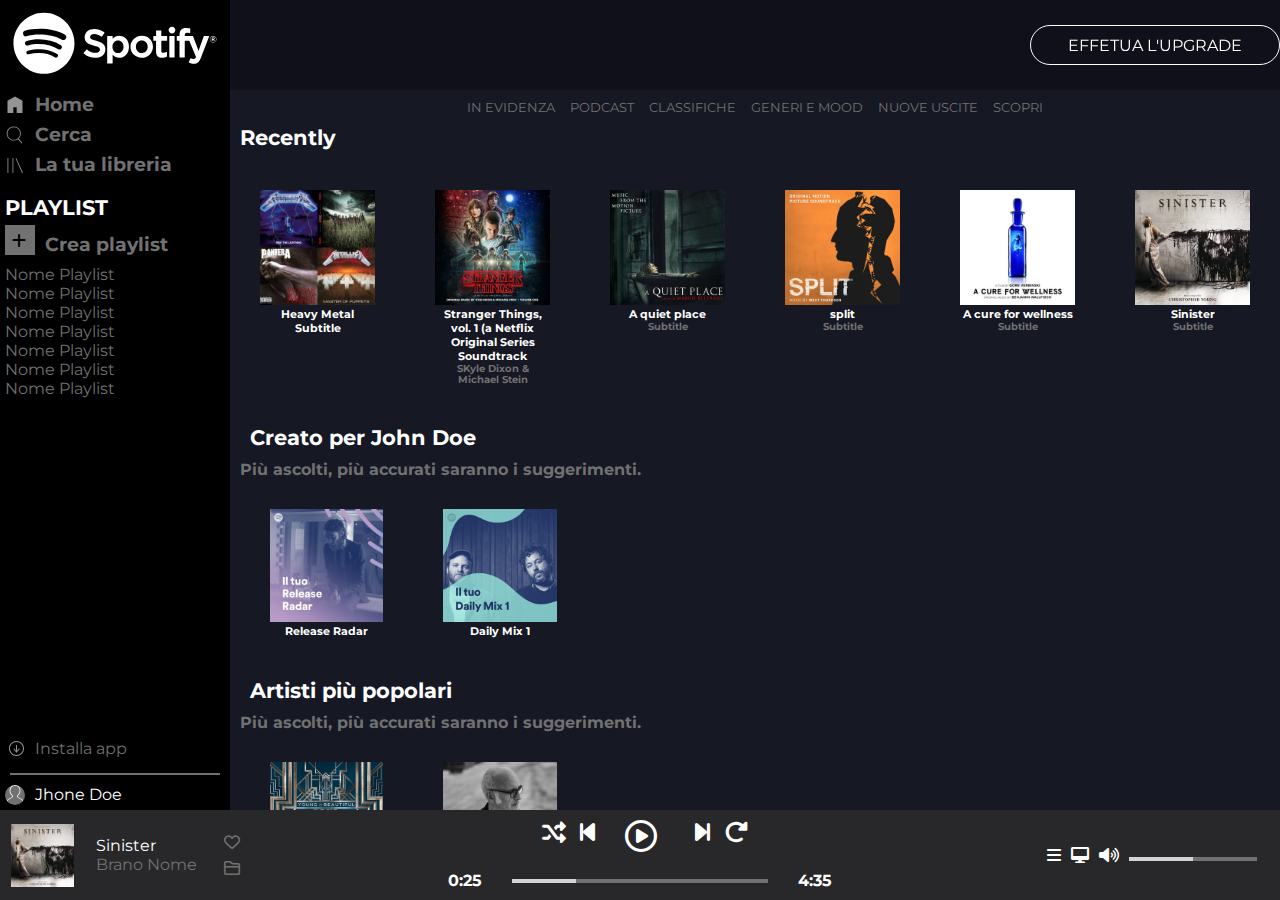
==== commit 3afb27e2: "index_media" ====
--- a/index.html
+++ b/index.html
@@ -9,6 +9,7 @@
     <link rel="preconnect" href="https://fonts.gstatic.com" crossorigin>
     <link href="https://fonts.googleapis.com/css2?family=Montserrat:ital,wght@0,100;0,200;0,300;0,400;0,500;0,600;0,700;0,800;0,900;1,100;1,200;1,300;1,400;1,500;1,600;1,700;1,800;1,900&display=swap" rel="stylesheet">
     <link rel="stylesheet" href="style/style.css">
+    <link rel="stylesheet" href="style/media.css">
     <title>html-css-spotifyweb</title>
 </head>
 <body class="flex">
@@ -230,7 +231,7 @@
                 </div>
             </div>
              <!-- center footer  -->
-            <div class="center ">
+            <div class="center clearfix">
                 <div class="change-song">
                     <div class="i-left float-left">
                         <i class="fa-solid fa-shuffle"></i>
--- a/style/style.css
+++ b/style/style.css
@@ -68,7 +68,7 @@
     height: 90px;
     width: 100%;
     display: flex;
-    flex-flow: row nowrap;
+    flex-flow: row wrap;
     justify-content: end;
     align-items: center;
 }
@@ -160,7 +160,7 @@
 .playlist{
     width: 230px;
     height: 150px;
-    overflow-y: auto;
+    overflow-y: none;
 }
 /* /2 scetion  */
 /* 3 section  */
@@ -205,9 +205,9 @@
 .ul-flex{
     display: flex;
     justify-content: center;
-    flex-flow: row nowrap;
+    flex-flow: row wrap;
     gap: 15px;
-    font-size: 0.6rem;
+    font-size: 0.8rem;
     
 }
 .ul-flex li a{
@@ -291,7 +291,7 @@
     object-fit: contain;  
 }
 .play-song :last-child:hover{
-    color: aliceblue;
+    color: white;
     text-decoration: underline;
 }
 div.square-left div.flex-column i{
--- a/style/media.css
+++ b/style/media.css
@@ -0,0 +1,140 @@
+/* media 992px */
+@media screen and (max-width:992px)
+{ 
+    .ul-flex{
+        display: flex;
+        justify-content: center;
+        flex-flow: row wrap;
+        gap: 10px;
+        font-size: 1.2rem;
+    }
+    .ul-flex li a {
+        color: white;
+    }
+    
+    .img-music {
+        text-align: center;
+        width: calc(100% / 4);
+        padding: 30px;
+        font-size: 0.6rem;
+    }
+    .flex{
+        flex-flow: row wrap;
+    }
+   .square-left :last-child {
+        display: flex;
+        flex-flow: row nowrap;
+        justify-content: flex-start;
+        align-items: flex-start;
+        
+    }
+    div.square-left div.flex-column a i{
+        color: white;
+    }
+    .play-song :last-child {
+        font-size: 0.8rem;
+    }
+}
+/* media 768 */
+@media screen and (max-width:768px)
+{ 
+    .ul-flex{
+        display: flex;
+        justify-content: center;
+        flex-flow: row wrap;
+        gap: 10px;
+        font-size: 1.2rem;
+    }
+    .ul-flex li a {
+        color: #717171;
+    }
+    
+    .img-music {
+        text-align: center;
+        width: calc(100% / 2);
+        padding: 30px;
+        font-size: 0.6rem;
+    }
+    .flex{
+        flex-flow: row wrap;
+    }
+   .square-left :last-child {
+        display: flex;
+        flex-flow: column nowrap;
+        justify-content: flex-start;
+        align-items: flex-start;
+        
+    }
+    div.square-left div.flex-column a i{
+        color: #717171;
+    }
+    .play-song :last-child {
+        font-size: 0.9rem;
+    }
+/* media 576 */
+/* media 768 */
+@media screen and (max-width:576px)
+{ 
+    .ul-flex{
+        display: flex;
+        justify-content: center;
+        flex-flow: row wrap;
+        gap: 10px;
+        font-size: 0.9rem;
+    }
+    .ul-flex li a {
+        color: white;
+    }
+    
+    .img-music {
+        text-align: center;
+        width: calc(100% / 2);
+        padding: 30px;
+        font-size: 0.6rem;
+    }
+    .flex{
+        flex-flow: row wrap;
+    }
+   .square-left :last-child {
+        display: flex;
+        flex-flow: column nowrap;
+        justify-content: flex-start;
+        align-items: flex-start;
+        
+    }
+    div.square-left div.flex-column a i{
+        color: #717171;
+    }
+    .play-song :last-child {
+        font-size: 0.5rem;
+    }
+    aside{
+        width: 40px;
+        height: 100%;
+        background-color: #000000;
+        overflow-y: hidden;
+        position: fixed;
+        
+    }
+    .section2, .icon-text{
+        display: none;
+       
+    }
+    aside div img{
+        width: 125px;
+        object-fit: cover;
+        margin-left: -5px;
+    }
+    .icon{
+        width: 45px;
+        height: 45px;
+    }
+    .container{
+        left: 40px;
+    }
+    header{
+        width: calc(100% - 40px);
+
+        
+    }
+}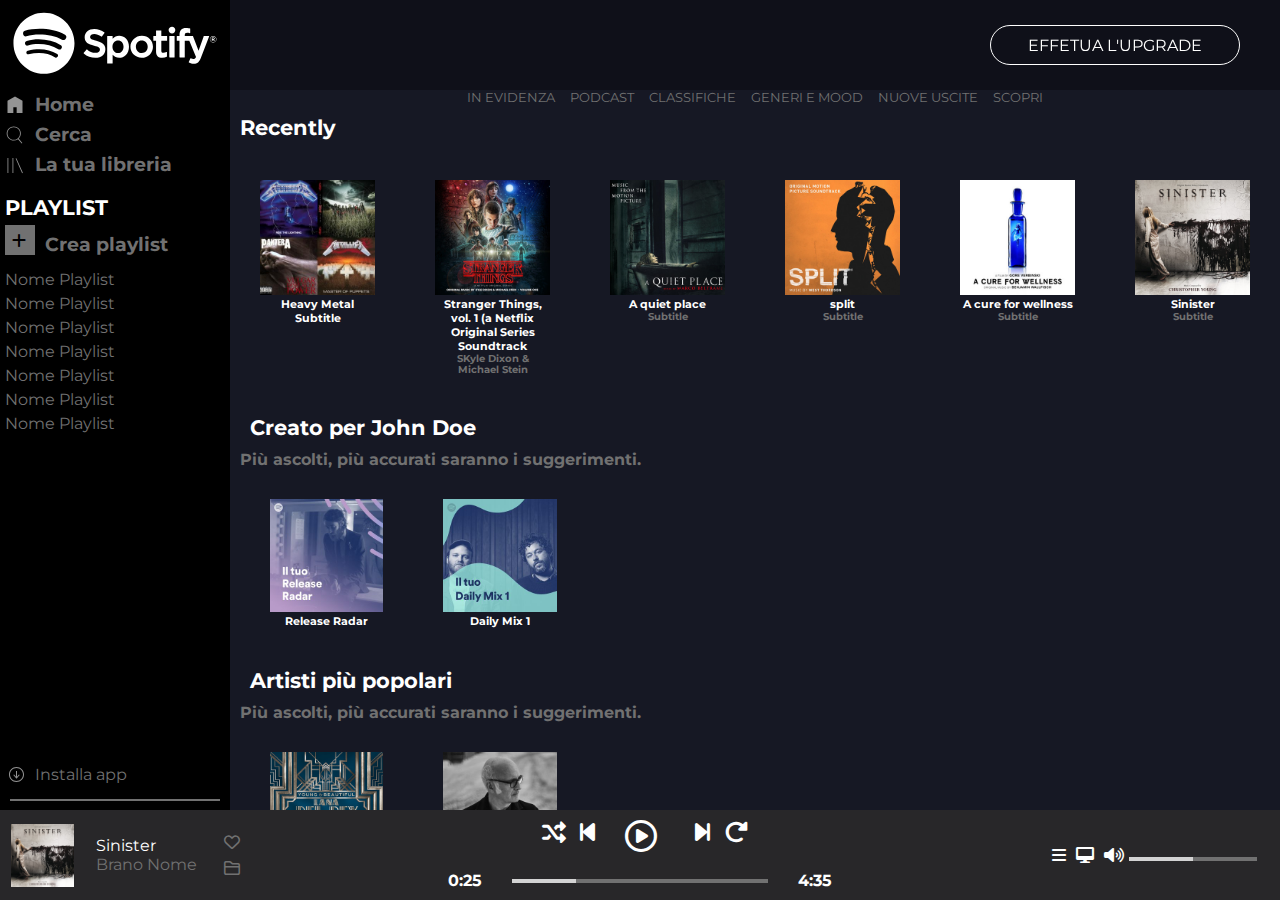
==== commit 81033d88: "index_aggiustamenti" ====
--- a/index.html
+++ b/index.html
@@ -14,13 +14,7 @@
 </head>
 <body class="flex">
 
-    <div>
-        <!-- header  -->
-        <header >
-            <nav>
-                <a class="top" href="#">EFFETUA L'UPGRADE</a>
-            </nav>
-        </header>
+    <div class="aside-container ">
         <!-- aside  -->
         <aside>
             <div><img src="img/logo.svg" alt="logo"></div>
@@ -29,13 +23,13 @@
                 <div class="flex">
                     <div>
                         <div class="icon ">
-                            <svg viewBox="0 0 512 512" xmlns="http://www.w3.org/2000/svg"><path d="M448 463.746h-149.333v-149.333h-85.334v149.333h-149.333v-315.428l192-111.746 192 110.984v316.19z" fill="#ffffff"/></svg>
+                           <a href="#"><svg viewBox="0 0 512 512" xmlns="http://www.w3.org/2000/svg"><path d="M448 463.746h-149.333v-149.333h-85.334v149.333h-149.333v-315.428l192-111.746 192 110.984v316.19z" fill="#ffffff"/></svg></a> 
                         </div>
                         <div class="icon ">
-                            <svg viewBox="0 0 512 512" xmlns="http://www.w3.org/2000/svg"><path d="M349.714 347.937l93.714 109.969-16.254 13.969-93.969-109.969q-48.508 36.825-109.207 36.825-36.826 0-70.476-14.349t-57.905-38.603-38.603-57.905-14.349-70.476 14.349-70.476 38.603-57.905 57.905-38.603 70.476-14.349 70.476 14.349 57.905 38.603 38.603 57.905 14.349 70.476q0 37.841-14.73 71.619t-40.889 58.921zM224 377.397q43.428 0 80.254-21.461t58.286-58.286 21.461-80.254-21.461-80.254-58.286-58.285-80.254-21.46-80.254 21.46-58.285 58.285-21.46 80.254 21.46 80.254 58.285 58.286 80.254 21.461z" fill="#ffffff" fill-rule="evenodd"/></svg>
+                           <a href="#"><svg viewBox="0 0 512 512" xmlns="http://www.w3.org/2000/svg"><path d="M349.714 347.937l93.714 109.969-16.254 13.969-93.969-109.969q-48.508 36.825-109.207 36.825-36.826 0-70.476-14.349t-57.905-38.603-38.603-57.905-14.349-70.476 14.349-70.476 38.603-57.905 57.905-38.603 70.476-14.349 70.476 14.349 57.905 38.603 38.603 57.905 14.349 70.476q0 37.841-14.73 71.619t-40.889 58.921zM224 377.397q43.428 0 80.254-21.461t58.286-58.286 21.461-80.254-21.461-80.254-58.286-58.285-80.254-21.46-80.254 21.46-58.285 58.285-21.46 80.254 21.46 80.254 58.285 58.286 80.254 21.461z" fill="#ffffff" fill-rule="evenodd"/></svg></a>  
                         </div>
                         <div class="icon ">
-                            <svg viewBox="0 0 512 512" xmlns="http://www.w3.org/2000/svg"><path d="M291.301 81.778l166.349 373.587-19.301 8.635-166.349-373.587zM64 463.746v-384h21.334v384h-21.334zM192 463.746v-384h21.334v384h-21.334z" fill="#ffffff"/></svg>
+                           <a href="#"><svg viewBox="0 0 512 512" xmlns="http://www.w3.org/2000/svg"><path d="M291.301 81.778l166.349 373.587-19.301 8.635-166.349-373.587zM64 463.746v-384h21.334v384h-21.334zM192 463.746v-384h21.334v384h-21.334z" fill="#ffffff"/></svg></a> 
                         </div>
                     </div>
                     <div >
@@ -89,188 +83,189 @@
             <section class=" installa ">
                 <div class="flex">
                     <span class="icon-download ">  
-                        <svg viewBox="0 0 20 20" xmlns="http://www.w3.org/2000/svg"><title>Download icon</title><path d="M12 11.657V6h-1v5.65L9.076 9.414l-.758.65 3.183 3.702 3.195-3.7-.758-.653L12 11.657zM11.5 2C7.358 2 4 5.358 4 9.5c0 4.142 3.358 7.5 7.5 7.5 4.142 0 7.5-3.358 7.5-7.5C19 5.358 15.642 2 11.5 2zm0 14C7.916 16 5 13.084 5 9.5S7.916 3 11.5 3 18 5.916 18 9.5 15.084 16 11.5 16z" fill="#ffffff" fill-rule="evenodd"/></svg>
+                        <a href="#"><svg viewBox="0 0 20 20" xmlns="http://www.w3.org/2000/svg"><title>Download icon</title><path d="M12 11.657V6h-1v5.65L9.076 9.414l-.758.65 3.183 3.702 3.195-3.7-.758-.653L12 11.657zM11.5 2C7.358 2 4 5.358 4 9.5c0 4.142 3.358 7.5 7.5 7.5 4.142 0 7.5-3.358 7.5-7.5C19 5.358 15.642 2 11.5 2zm0 14C7.916 16 5 13.084 5 9.5S7.916 3 11.5 3 18 5.916 18 9.5 15.084 16 11.5 16z" fill="#ffffff" fill-rule="evenodd"/></svg></a>
                     </span>
                     <a class="color-grey padding" href="#">Installa app</a> 
                 </div>
                 <hr>
                 <span class="profile-icon flex ">
-                    <svg viewBox="0 0 80 90" xmlns="http://www.w3.org/2000/svg"><title>User Icon</title><path d="M67.74 61.78l-14.5-8.334c-.735-.422-1.24-1.145-1.385-1.98-.145-.835.088-1.685.638-2.33l5.912-6.93c3.747-4.378 5.81-9.967 5.81-15.737v-2.256c0-6.668-2.792-13.108-7.658-17.67C51.622 1.92 45.17-.386 38.392.054c-12.677.82-22.607 11.772-22.607 24.934v1.483c0 5.77 2.063 11.36 5.81 15.736l5.912 6.933c.55.644.783 1.493.638 2.33-.143.834-.648 1.556-1.383 1.98l-14.494 8.33C4.7 66.077 0 74.15 0 82.844v6.76h3.333v-6.76c0-7.5 4.055-14.46 10.59-18.174l14.5-8.334c1.597-.918 2.692-2.487 3.007-4.302.315-1.815-.19-3.66-1.387-5.06l-5.913-6.936c-3.23-3.775-5.01-8.594-5.01-13.57v-1.484c0-11.41 8.562-20.9 19.488-21.608 5.85-.377 11.415 1.61 15.67 5.598 4.26 3.992 6.605 9.404 6.605 15.24v2.254c0 4.976-1.778 9.796-5.01 13.57l-5.915 6.935c-1.195 1.4-1.7 3.246-1.386 5.06.313 1.816 1.41 3.385 3.008 4.303l14.507 8.338c6.525 3.71 10.58 10.67 10.58 18.17v6.76H80v-6.76c0-8.695-4.7-16.768-12.26-21.063z" fill="#ffffff" fill-rule="evenodd"/></svg>
+                    <a href="#"><svg viewBox="0 0 80 90" xmlns="http://www.w3.org/2000/svg"><title>User Icon</title><path d="M67.74 61.78l-14.5-8.334c-.735-.422-1.24-1.145-1.385-1.98-.145-.835.088-1.685.638-2.33l5.912-6.93c3.747-4.378 5.81-9.967 5.81-15.737v-2.256c0-6.668-2.792-13.108-7.658-17.67C51.622 1.92 45.17-.386 38.392.054c-12.677.82-22.607 11.772-22.607 24.934v1.483c0 5.77 2.063 11.36 5.81 15.736l5.912 6.933c.55.644.783 1.493.638 2.33-.143.834-.648 1.556-1.383 1.98l-14.494 8.33C4.7 66.077 0 74.15 0 82.844v6.76h3.333v-6.76c0-7.5 4.055-14.46 10.59-18.174l14.5-8.334c1.597-.918 2.692-2.487 3.007-4.302.315-1.815-.19-3.66-1.387-5.06l-5.913-6.936c-3.23-3.775-5.01-8.594-5.01-13.57v-1.484c0-11.41 8.562-20.9 19.488-21.608 5.85-.377 11.415 1.61 15.67 5.598 4.26 3.992 6.605 9.404 6.605 15.24v2.254c0 4.976-1.778 9.796-5.01 13.57l-5.915 6.935c-1.195 1.4-1.7 3.246-1.386 5.06.313 1.816 1.41 3.385 3.008 4.303l14.507 8.338c6.525 3.71 10.58 10.67 10.58 18.17v6.76H80v-6.76c0-8.695-4.7-16.768-12.26-21.063z" fill="#ffffff" fill-rule="evenodd"/></svg></a>
                     <a class="padding" href="#">Jhone Doe</a>
                 </span>
                  
             </section>
         </aside>
         <!-- /aside  -->
+        <!-- main section1 -->
+        <main class="container ">
+            <div class="nav">
+                <span class="upgrade ">
+                    <a class="border-upgrade" href="#">EFFETUA L'UPGRADE</a>
+                </span>
+            </div>
+            <ul class="ul-flex">
+                <li>
+                    <a href="#"> IN EVIDENZA</a>
+                </li>
+                <li>
+                    <a href="#">PODCAST</a>
+                </li>
+                <li>
+                    <a href="#">CLASSIFICHE</a>
+                </li>
+                <li>
+                    <a href="#">GENERI E MOOD</a>
+                </li>
+                <li>
+                    <a href="#">NUOVE USCITE</a>
+                </li>
+                <li>
+                    <a href="#">SCOPRI</a>
+                </li>
+                
+            </ul>
+            <div class="">
+                <h2>Recently </h2>
+                <div class="flex">
+                    <div class="img-music">
+                        <div class="box">
+                            <img src="img/metal_lifting.jpg" alt="">
+                            <i class="fa-regular block fa-circle-play"></i>    
+                        </div>
+                        <h3>Heavy Metal</h3>
+                        <h3>Subtitle</h3>
+                    </div>
+                    <div class="img-music">
+                        <div class="box">
+                            <img src="img/stranger.jpeg" alt="">
+                            <i class="fa-regular block fa-circle-play"></i>    
+                        </div>
+                        <h3>Stranger Things, vol. 1 (a Netflix Original Series Soundtrack</h3>
+                        <h4>SKyle Dixon & Michael Stein</h4>
+                    </div>
+                    <div class="img-music">
+                        <div class="box">
+                            <img src="img/aquietplace.jpeg" alt="">
+                            <i class="fa-regular block fa-circle-play"></i>    
+                        </div>
+                        <h3>A quiet place</h3>
+                        <h4>Subtitle</h4>
+                    </div>
+                    <div class="img-music">
+                        <div class="box">
+                            <img src="img/split.jpeg" alt="">
+                            <i class="fa-regular block fa-circle-play"></i>    
+                        </div>
+                        <h3>split</h3>
+                        <h4>Subtitle</h4>
+                    </div>
+                    <div class="img-music">
+                        <div class="box">
+                            <img src="img/cure.jpeg" alt="">
+                            <i class="fa-regular block fa-circle-play"></i>    
+                        </div>
+                        <h3>A cure for wellness</h3>
+                        <h4>Subtitle</h4>
+                    </div>
+                    <div class="img-music">
+                        <div class="box">
+                            <img src="img/sinister.jpeg" alt="">
+                            <i class="fa-regular block fa-circle-play"></i>    
+                        </div>
+                        <h3>Sinister</h3>
+                        <h4>Subtitle</h4>
+                    </div>
+                </div>
+                <!-- main section 2  -->
+                <div class="padding">
+                    <h2>Creato per John Doe</h2>
+                    <h4>Più ascolti, più accurati saranno i suggerimenti.</h4>
+                    <div class="flex">
+                        <div class="img-music">
+                            <img src="img/radar.jpeg" alt="">
+                            <h3>Release Radar</h3>
+                        </div>
+                        <div class="img-music">
+                            <img src="img/mixdaily.jpeg" alt="">
+                            <h3>Daily Mix 1</h3>
+                        </div>
+                    </div>
+                </div>
+                <!-- main section 3 -->
+                <div class="padding bottom-margin">
+                    <h2>Artisti più popolari</h2>
+                    <h4>Più ascolti, più accurati saranno i suggerimenti.</h4>
+                    <div class="flex ">
+                        <div class="img-music">
+                            <img src="img/youg.jpeg" alt="">
+                            <h3>Youg</h3>
+                        </div>
+                        <div class="img-music">
+                            <img src="img/einaudi.jpeg" alt="">
+                            <h3>einaudi</h3>
+                        </div>
+                    </div>
+                </div>
+            </div>
         
+        </main>
+    </div>
+    <!-- footer  -->
+    <footer class="flex">
+        <!-- left footer  -->
+        <div class="square-left  ">
+            <img src="img/sinister.jpeg" alt="">  
+            
+            <div class="play-song flex-column">
+                <a href="#">Sinister</a>
+                <a href="#">Brano Nome</a>
+            </div>
+            <div class="flex-column">
+                <a href="#"><i class="fa-regular fa-heart"></i></a> 
+                <a href="#"><i class="fa-regular fa-folder"></i></a> 
+            </div>
+        </div>
+            <!-- center footer  -->
+        <div class="center clearfix">
+            <div class="change-song">
+                <div class="i-left float-left">
+                    <i class="fa-solid fa-shuffle"></i>
+                    <i class="fa-solid fa-backward-step"></i>
+                </div>
+                
+                <div class="i-center float-left ">
+                    <a href="#"><i class="fa-regular fa-circle-play"></i></a>
+                </div>
+                <div class="i-right float-left">
+                    <i class="fa-solid fa-forward-step"></i>
+                    <i class="fa-solid fa-rotate-right"></i>
+                </div>
+            </div>
+            <div class="flex">
+                <h4 class=" time-song ">0:25</h4>
+                
+                <div class="grey-bar">
+                    <div class="grey-light"></div>
+                    <div class="green-ghost">
+                    </div>
+                    <div class="white-ball"></div>
+                </div>
+                <h4 class=" time-song ">4:35</h4>
+            </div>
+        </div>  
+        <div class="square-right">
+            <i class="fa-solid fa-bars"></i>
+            <i class="fa-solid fa-desktop"></i>
+            <i class="fa-solid fa-volume-high"></i>
+            <div class="grey-bar2">
+                <div class="grey-light2"></div>
+                <div class="green-ghost2"></div>
+                <div class="white-ball2"></div>
+                
+            </div>
+        </div>
+
         
-    </div>
-    <!-- main section1 -->
-    <main class="container ">
-        <div >
-            <ul class="ul-flex">
-                <li>
-                    <a href="#"> IN EVIDENZA</a>
-                </li>
-                <li>
-                    <a href="#">PODCAST</a>
-                </li>
-                <li>
-                    <a href="#">CLASSIFICHE</a>
-                </li>
-                <li>
-                    <a href="#">GENERI E MOOD</a>
-                </li>
-                <li>
-                    <a href="#">NUOVE USCITE</a>
-                </li>
-                <li>
-                    <a href="#">SCOPRI</a>
-                </li>
-                
-            </ul>
-        </div>
-        <div class="">
-            <h2>Recently </h2>
-            <div class="flex">
-                <div class="img-music">
-                    <div class="box">
-                        <img src="img/metal_lifting.jpg" alt="">
-                        <i class="fa-regular block fa-circle-play"></i>    
-                    </div>
-                    
-                    <h3>Heavy Metal</h3>
-                    <h3>Subtitle</h3>
-                </div>
-                <div class="img-music">
-                    <div class="box">
-                        <img src="img/stranger.jpeg" alt="">
-                        <i class="fa-regular block fa-circle-play"></i>    
-                    </div>
-                    <h3>Stranger Things, vol. 1 (a Netflix Original Series Soundtrack</h3>
-                    <h4>SKyle Dixon & Michael Stein</h4>
-                </div>
-                <div class="img-music">
-                    <div class="box">
-                        <img src="img/aquietplace.jpeg" alt="">
-                        <i class="fa-regular block fa-circle-play"></i>    
-                    </div>
-                    <h3>A quiet place</h3>
-                    <h4>Subtitle</h4>
-                </div>
-                <div class="img-music">
-                    <div class="box">
-                        <img src="img/split.jpeg" alt="">
-                        <i class="fa-regular block fa-circle-play"></i>    
-                    </div>
-                    <h3>split</h3>
-                    <h4>Subtitle</h4>
-                </div>
-                <div class="img-music">
-                    <div class="box">
-                        <img src="img/cure.jpeg" alt="">
-                        <i class="fa-regular block fa-circle-play"></i>    
-                    </div>
-                    <h3>A cure for wellness</h3>
-                    <h4>Subtitle</h4>
-                </div>
-                <div class="img-music">
-                    <div class="box">
-                        <img src="img/sinister.jpeg" alt="">
-                        <i class="fa-regular block fa-circle-play"></i>    
-                    </div>
-                    <h3>Sinister</h3>
-                    <h4>Subtitle</h4>
-                </div>
-            </div>
-            <!-- main section 2  -->
-            <div class="padding">
-                <h2>Creato per John Doe</h2>
-                <h4>Più ascolti, più accurati saranno i suggerimenti.</h4>
-                <div class="flex">
-                    <div class="img-music">
-                        <img src="img/radar.jpeg" alt="">
-                        <h3>Release Radar</h3>
-                    </div>
-                    <div class="img-music">
-                        <img src="img/mixdaily.jpeg" alt="">
-                        <h3>Daily Mix 1</h3>
-                    </div>
-                </div>
-            </div>
-            <!-- main section 3 -->
-            <div class="padding bottom-margin">
-                <h2>Artisti più popolari</h2>
-                <h4>Più ascolti, più accurati saranno i suggerimenti.</h4>
-                <div class="flex ">
-                    <div class="img-music">
-                        <img src="img/youg.jpeg" alt="">
-                        <h3>Youg</h3>
-                    </div>
-                    <div class="img-music">
-                        <img src="img/einaudi.jpeg" alt="">
-                        <h3>einaudi</h3>
-                    </div>
-                </div>
-            </div>
-        </div>
-    </main>
-    <!-- footer  -->
-        <footer class="flex">
-            <!-- left footer  -->
-            <div class="square-left  ">
-                <img src="img/sinister.jpeg" alt="">  
-                
-                <div class="play-song flex-column">
-                    <a href="#">Sinister</a>
-                    <a href="#">Brano Nome</a>
-                </div>
-                <div class="flex-column">
-                    <a href="#"><i class="fa-regular fa-heart"></i></a> 
-                    <a href="#"><i class="fa-regular fa-folder"></i></a> 
-                </div>
-            </div>
-             <!-- center footer  -->
-            <div class="center clearfix">
-                <div class="change-song">
-                    <div class="i-left float-left">
-                        <i class="fa-solid fa-shuffle"></i>
-                        <i class="fa-solid fa-backward-step"></i>
-                    </div>
-                    
-                    <div class="i-center float-left ">
-                        <a href="#"><i class="fa-regular fa-circle-play"></i></a>
-                    </div>
-                    <div class="i-right float-left">
-                        <i class="fa-solid fa-forward-step"></i>
-                        <i class="fa-solid fa-rotate-right"></i>
-                    </div>
-                </div>
-                <div class="flex">
-                    <h4 class=" time-song ">0:25</h4>
-                    
-                    <div class="grey-bar">
-                        <div class="grey-light"></div>
-                        <div class="green-ghost">
-                        </div>
-                        <div class="white-ball"></div>
-                    </div>
-                    <h4 class=" time-song ">4:35</h4>
-                </div>
-            </div>  
-            <div class="square-right">
-                <i class="fa-solid fa-bars"></i>
-                <i class="fa-solid fa-desktop"></i>
-                <i class="fa-solid fa-volume-high"></i>
-                <div class="grey-bar2">
-                    <div class="grey-light2"></div>
-                    <div class="green-ghost2"></div>
-                    <div class="white-ball2"></div>
-                    
-                </div>
-            </div>
-
-            
-        </footer>
+    </footer>
 </body>
 </html>--- a/style/style.css
+++ b/style/style.css
@@ -54,24 +54,7 @@
 }
 /* /general  */
 /* header  */
-header{
-    background-color:rgba(0,0,0,0.3);
-    height: 90px;
-    width: calc(100% - 230px);
-    position: fixed;
-    top: 0;
-    right: 0;
-    z-index: 100;
-    
-}
-nav{
-    height: 90px;
-    width: 100%;
-    display: flex;
-    flex-flow: row wrap;
-    justify-content: end;
-    align-items: center;
-}
+
 .top{
     width: 250px;
     height: 40px;
@@ -100,7 +83,7 @@
 }
 .aside-container{
     width: 100%;
-    height: calc(100% -90px);
+    height: 100%;
 }
 aside div img{
     padding: 12px;
@@ -112,6 +95,7 @@
     padding: 5px;
     filter: invert(42%);
 }
+
 div.icon-text h3 a:hover{
     color: white;
 }
@@ -158,10 +142,17 @@
     color: white;
 }
 .playlist{
-    width: 230px;
-    height: 150px;
-    overflow-y: none;
-}
+    width: auto;
+    height: 180px;
+    max-width: 40vw;
+    overflow-y: auto;
+    
+}
+ul.playlist li {
+    margin-top: 5px;
+    
+}
+
 /* /2 scetion  */
 /* 3 section  */
 .icon-download svg{
@@ -208,6 +199,7 @@
     flex-flow: row wrap;
     gap: 15px;
     font-size: 0.8rem;
+    margin-top: 90px;
     
 }
 .ul-flex li a{
@@ -217,12 +209,42 @@
     color: white;
 }
 /* container  */
+.nav{
+    width: calc(100% - 230px);
+    height: 90px;
+    background-color:rgba(0,0,0,0.3);
+    position: fixed;
+    z-index: 100;
+
+}
+.upgrade{
+    height: 90px;
+    width: 100%;
+    display: flex;
+    flex-flow: row wrap;
+    justify-content: end;
+    align-items: center;
+    margin-right: 40px;
+}
+.border-upgrade{
+    width: 250px;
+    height: 40px;
+    border:1px solid white;
+    text-align: center;
+    border-radius: 50px;
+    padding: 10px;
+    margin-right: 40px;
+    
+}
+.nav:hover{
+    transform: scale(1.05);
+}
 .container{
     position: absolute;
     left: 230px;
-    top: 100px;
+    top: 0;
     bottom: 0;
-    overflow-y: auto;
+    overflow: auto;
 }
 .img-music {
     text-align: center;
@@ -388,7 +410,6 @@
     flex-flow: row nowrap;
     justify-content: center;
     align-items: center;
-    gap: 10px;
 }
 .grey-bar2{
     width: 10vw;
@@ -430,5 +451,8 @@
     top: -7px;
     left: -7px;
 }
-
-
+div.square-right i{
+    padding: 5px;
+}
+
+
--- a/style/media.css
+++ b/style/media.css
@@ -33,6 +33,9 @@
     }
     .play-song :last-child {
         font-size: 0.8rem;
+    }
+    .square-right{
+        margin-left: -10px;
     }
 }
 /* media 768 */
@@ -71,10 +74,16 @@
     .play-song :last-child {
         font-size: 0.9rem;
     }
+    .square-right{
+        margin-left: -10px;
+    }
+/* media 768 */
 /* media 576 */
-/* media 768 */
 @media screen and (max-width:576px)
 { 
+    body{
+        min-width: 475px;
+    }
     .ul-flex{
         display: flex;
         justify-content: center;
@@ -134,7 +143,38 @@
     }
     header{
         width: calc(100% - 40px);
-
+    }
+    .icon-download a svg {
+        width: 35px;
+        height: 35px;
+        margin-left: -5px;
         
     }
+    .profile-icon a svg{
+        width: 30px;
+        height: 30px;
+        
+    }
+    .installa{
+        width: 100%;
+        height: 60%;
+    }
+    section.installa div.flex a.color-grey{
+        display: none;
+    }
+    section.installa hr{
+        display: none;
+    }
+    section.installa  span a.padding{
+        display: none;
+    }
+    div.square-right i{
+        padding: 2px;
+        
+    }
+    div.square-right{
+        margin-left: -10px;
+    }
+    
+
 }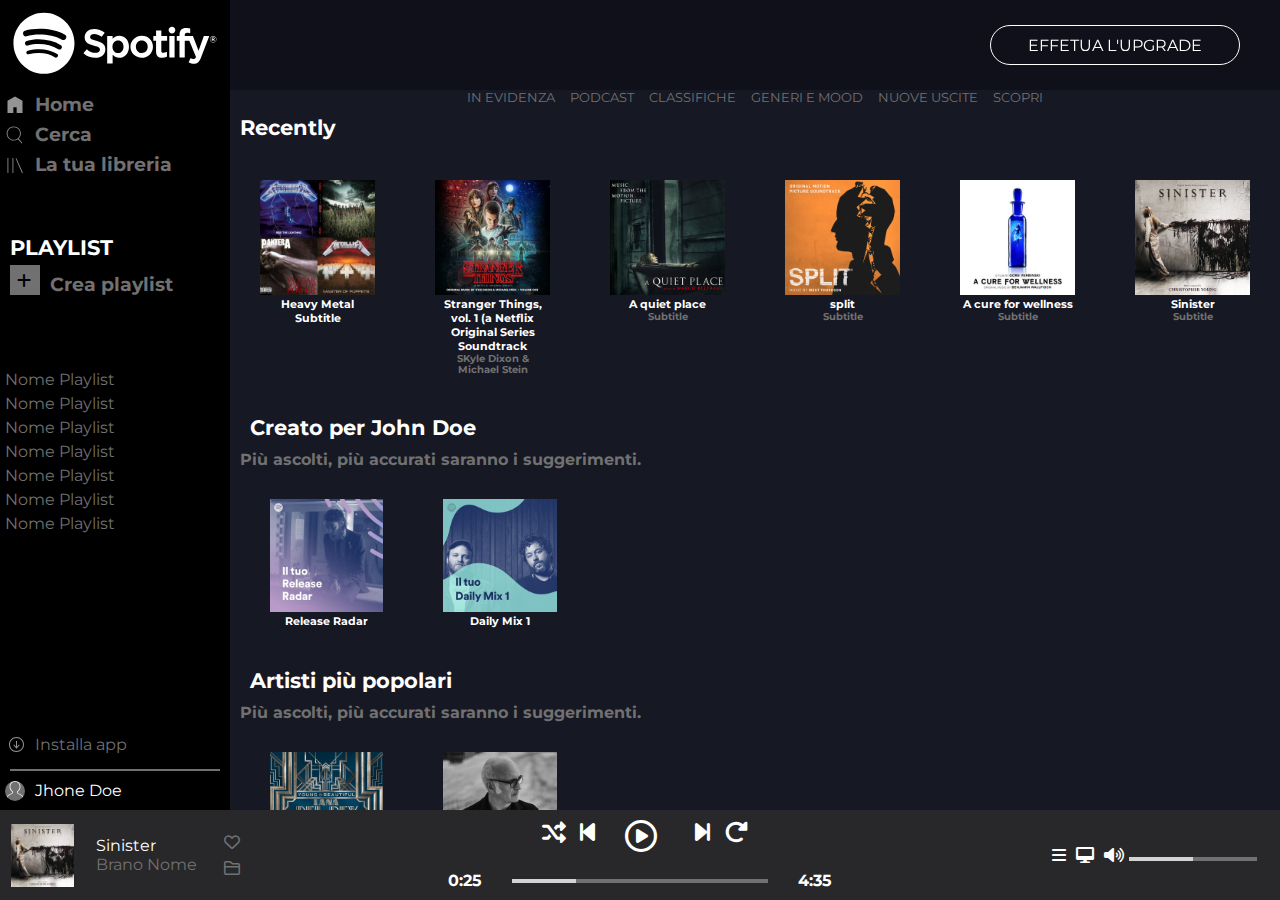
==== commit c0f3cdbb: "index_aggiunta_bordo" ====
--- a/index.html
+++ b/index.html
@@ -13,203 +13,210 @@
     <title>html-css-spotifyweb</title>
 </head>
 <body class="flex">
-
-    <div class="aside-container ">
-        <!-- aside  -->
-        <aside>
-            <div><img src="img/logo.svg" alt="logo"></div>
-            <!-- 1 section  -->
-            <section>
+    <!-- aside  -->
+    <aside class="aside-container ">
+        <div><img src="img/logo.svg" alt="logo"></div>
+        <!-- 1 section  -->
+        <section class="section1">
+            <div class="flex">
+                <div>
+                    <div class="icon ">
+                        <a href="#"><svg viewBox="0 0 512 512" xmlns="http://www.w3.org/2000/svg"><path d="M448 463.746h-149.333v-149.333h-85.334v149.333h-149.333v-315.428l192-111.746 192 110.984v316.19z" fill="#ffffff"/></svg></a> 
+                    </div>
+                    <div class="icon ">
+                        <a href="#"><svg viewBox="0 0 512 512" xmlns="http://www.w3.org/2000/svg"><path d="M349.714 347.937l93.714 109.969-16.254 13.969-93.969-109.969q-48.508 36.825-109.207 36.825-36.826 0-70.476-14.349t-57.905-38.603-38.603-57.905-14.349-70.476 14.349-70.476 38.603-57.905 57.905-38.603 70.476-14.349 70.476 14.349 57.905 38.603 38.603 57.905 14.349 70.476q0 37.841-14.73 71.619t-40.889 58.921zM224 377.397q43.428 0 80.254-21.461t58.286-58.286 21.461-80.254-21.461-80.254-58.286-58.285-80.254-21.46-80.254 21.46-58.285 58.285-21.46 80.254 21.46 80.254 58.285 58.286 80.254 21.461z" fill="#ffffff" fill-rule="evenodd"/></svg></a>  
+                    </div>
+                    <div class="icon ">
+                        <a href="#"><svg viewBox="0 0 512 512" xmlns="http://www.w3.org/2000/svg"><path d="M291.301 81.778l166.349 373.587-19.301 8.635-166.349-373.587zM64 463.746v-384h21.334v384h-21.334zM192 463.746v-384h21.334v384h-21.334z" fill="#ffffff"/></svg></a> 
+                    </div>
+                </div>
+                <div >
+                    <div class="icon-text ">
+                            <h3><a href="">Home</a> </h3>
+                    </div>
+                    <div class="icon-text ">
+                        <h3><a href="">Cerca</a> </h3>
+                    </div>
+                    <div class="icon-text ">
+                        <h3><a href=""> La tua libreria</a></h3>
+                    </div>
+                </div>
+            </div>
+        </section>
+        <!-- 2 section -->
+        <section class="section2">
+            <h2>PLAYLIST</h2>
+            <div class="flex">
+                <span class="plus">
+                    <a href="#"><i class="fa-solid color-black fa-plus"></i></a></i>
+                </span>
+                <h3 ><a class="align color-grey" href="#">Crea playlist</a> </h3>
+            </div> 
+        </section>
+        <!-- /2section  -->
+        <!-- 3 section   -->
+        <section class="section3">
+            <ul class="playlist">
+                <li>
+                    <a href="#">Nome Playlist</a>
+                </li>
+                <li>
+                <a href="#">Nome Playlist</a>
+                </li>
+                <li>
+                <a href="#">Nome Playlist</a>
+                </li>
+                <li>
+                <a href="#">Nome Playlist</a>
+                </li>
+                <li>
+                <a href="#">Nome Playlist</a>
+                </li>
+                <li>
+                <a href="#">Nome Playlist</a>
+                </li>
+                <li>
+                <a href="#">Nome Playlist</a> 
+                </li>
+            </ul>
+        </section>
+        <!-- 4 section  -->
+        <section class="section4 ">
+            <div class="flex">
+                <span class="icon-download ">  
+                    <a href="#"><svg viewBox="0 0 20 20" xmlns="http://www.w3.org/2000/svg"><title>Download icon</title><path d="M12 11.657V6h-1v5.65L9.076 9.414l-.758.65 3.183 3.702 3.195-3.7-.758-.653L12 11.657zM11.5 2C7.358 2 4 5.358 4 9.5c0 4.142 3.358 7.5 7.5 7.5 4.142 0 7.5-3.358 7.5-7.5C19 5.358 15.642 2 11.5 2zm0 14C7.916 16 5 13.084 5 9.5S7.916 3 11.5 3 18 5.916 18 9.5 15.084 16 11.5 16z" fill="#ffffff" fill-rule="evenodd"/></svg></a>
+                </span>
+                <a class="color-grey padding" href="#">Installa app</a> 
+            </div>
+            <hr>
+            <span class="profile-icon flex ">
+                <a href="#"><svg viewBox="0 0 80 90" xmlns="http://www.w3.org/2000/svg"><title>User Icon</title><path d="M67.74 61.78l-14.5-8.334c-.735-.422-1.24-1.145-1.385-1.98-.145-.835.088-1.685.638-2.33l5.912-6.93c3.747-4.378 5.81-9.967 5.81-15.737v-2.256c0-6.668-2.792-13.108-7.658-17.67C51.622 1.92 45.17-.386 38.392.054c-12.677.82-22.607 11.772-22.607 24.934v1.483c0 5.77 2.063 11.36 5.81 15.736l5.912 6.933c.55.644.783 1.493.638 2.33-.143.834-.648 1.556-1.383 1.98l-14.494 8.33C4.7 66.077 0 74.15 0 82.844v6.76h3.333v-6.76c0-7.5 4.055-14.46 10.59-18.174l14.5-8.334c1.597-.918 2.692-2.487 3.007-4.302.315-1.815-.19-3.66-1.387-5.06l-5.913-6.936c-3.23-3.775-5.01-8.594-5.01-13.57v-1.484c0-11.41 8.562-20.9 19.488-21.608 5.85-.377 11.415 1.61 15.67 5.598 4.26 3.992 6.605 9.404 6.605 15.24v2.254c0 4.976-1.778 9.796-5.01 13.57l-5.915 6.935c-1.195 1.4-1.7 3.246-1.386 5.06.313 1.816 1.41 3.385 3.008 4.303l14.507 8.338c6.525 3.71 10.58 10.67 10.58 18.17v6.76H80v-6.76c0-8.695-4.7-16.768-12.26-21.063z" fill="#ffffff" fill-rule="evenodd"/></svg></a>
+                <a class="padding" href="#">Jhone Doe</a>
+            </span>
+                
+        </section>
+    </aside>
+    <!-- /aside  -->
+    <!-- main section1 -->
+    <main class="container ">
+        <div class="nav">
+            <span class="upgrade ">
+                <a class="border-upgrade" href="#">EFFETUA L'UPGRADE</a>
+            </span>
+        </div>
+        <ul class="ul-flex">
+            <li>
+                <a href="#"> IN EVIDENZA</a>
+                <div class="border-bottom"></div>
+            </li>
+            <li>
+                <a href="#">PODCAST</a>
+                <div class="border-bottom"></div>
+            </li>
+            <li>
+                <a href="#">CLASSIFICHE</a>
+                <div class="border-bottom"></div>
+            </li>
+            <li>
+                <a href="#">GENERI E MOOD</a>
+                <div class="border-bottom"></div>
+            </li>
+            <li>
+                <a href="#">NUOVE USCITE</a>
+                <div class="border-bottom"></div>
+            </li>
+            <li>
+                <a href="#">SCOPRI</a>
+                <div class="border-bottom"></div>
+            </li>
+            
+        </ul>
+        <div>
+            <h2>Recently </h2>
+            <div class="media flex">
+                <div class="img-music">
+                    <div class="box">
+                        <img src="img/metal_lifting.jpg" alt="">
+                        <i class="fa-regular block fa-circle-play"></i>    
+                    </div>
+                    <h3>Heavy Metal</h3>
+                    <h3>Subtitle</h3>
+                </div>
+                <div class="img-music">
+                    <div class="box">
+                        <img src="img/stranger.jpeg" alt="">
+                        <i class="fa-regular block fa-circle-play"></i>    
+                    </div>
+                    <h3>Stranger Things, vol. 1 (a Netflix Original Series Soundtrack</h3>
+                    <h4>SKyle Dixon & Michael Stein</h4>
+                </div>
+                <div class="img-music">
+                    <div class="box">
+                        <img src="img/aquietplace.jpeg" alt="">
+                        <i class="fa-regular block fa-circle-play"></i>    
+                    </div>
+                    <h3>A quiet place</h3>
+                    <h4>Subtitle</h4>
+                </div>
+                <div class="img-music">
+                    <div class="box">
+                        <img src="img/split.jpeg" alt="">
+                        <i class="fa-regular block fa-circle-play"></i>    
+                    </div>
+                    <h3>split</h3>
+                    <h4>Subtitle</h4>
+                </div>
+                <div class="img-music">
+                    <div class="box">
+                        <img src="img/cure.jpeg" alt="">
+                        <i class="fa-regular block fa-circle-play"></i>    
+                    </div>
+                    <h3>A cure for wellness</h3>
+                    <h4>Subtitle</h4>
+                </div>
+                <div class="img-music">
+                    <div class="box">
+                        <img src="img/sinister.jpeg" alt="">
+                        <i class="fa-regular block fa-circle-play"></i>    
+                    </div>
+                    <h3>Sinister</h3>
+                    <h4>Subtitle</h4>
+                </div>
+            </div>
+            <!-- main section 2  -->
+            <div class="padding">
+                <h2>Creato per John Doe</h2>
+                <h4>Più ascolti, più accurati saranno i suggerimenti.</h4>
                 <div class="flex">
-                    <div>
-                        <div class="icon ">
-                           <a href="#"><svg viewBox="0 0 512 512" xmlns="http://www.w3.org/2000/svg"><path d="M448 463.746h-149.333v-149.333h-85.334v149.333h-149.333v-315.428l192-111.746 192 110.984v316.19z" fill="#ffffff"/></svg></a> 
-                        </div>
-                        <div class="icon ">
-                           <a href="#"><svg viewBox="0 0 512 512" xmlns="http://www.w3.org/2000/svg"><path d="M349.714 347.937l93.714 109.969-16.254 13.969-93.969-109.969q-48.508 36.825-109.207 36.825-36.826 0-70.476-14.349t-57.905-38.603-38.603-57.905-14.349-70.476 14.349-70.476 38.603-57.905 57.905-38.603 70.476-14.349 70.476 14.349 57.905 38.603 38.603 57.905 14.349 70.476q0 37.841-14.73 71.619t-40.889 58.921zM224 377.397q43.428 0 80.254-21.461t58.286-58.286 21.461-80.254-21.461-80.254-58.286-58.285-80.254-21.46-80.254 21.46-58.285 58.285-21.46 80.254 21.46 80.254 58.285 58.286 80.254 21.461z" fill="#ffffff" fill-rule="evenodd"/></svg></a>  
-                        </div>
-                        <div class="icon ">
-                           <a href="#"><svg viewBox="0 0 512 512" xmlns="http://www.w3.org/2000/svg"><path d="M291.301 81.778l166.349 373.587-19.301 8.635-166.349-373.587zM64 463.746v-384h21.334v384h-21.334zM192 463.746v-384h21.334v384h-21.334z" fill="#ffffff"/></svg></a> 
-                        </div>
-                    </div>
-                    <div >
-                        <div class="icon-text ">
-                             <h3><a href="">Home</a> </h3>
-                        </div>
-                        <div class="icon-text ">
-                            <h3><a href="">Cerca</a> </h3>
-                        </div>
-                        <div class="icon-text ">
-                            <h3><a href=""> La tua libreria</a></h3>
-                        </div>
-                    </div>
-                </div>
-            </section>
-            <!-- 2 section -->
-            <section class="section2">
-                <h2>PLAYLIST</h2>
-                <div class="flex">
-                    <span class="plus">
-                       <a href="#"><i class="fa-solid color-black fa-plus"></i></a></i>
-                    </span>
-                    <h3 ><a class="align color-grey" href="#">Crea playlist</a> </h3>
-                </div>
-                <ul class="playlist">
-                    <li>
-                        <a href="#">Nome Playlist</a>
-                    </li>
-                    <li>
-                        <a href="#">Nome Playlist</a>
-                     </li>
-                     <li>
-                        <a href="#">Nome Playlist</a>
-                     </li>
-                     <li>
-                        <a href="#">Nome Playlist</a>
-                     </li>
-                     <li>
-                        <a href="#">Nome Playlist</a>
-                     </li>
-                     <li>
-                        <a href="#">Nome Playlist</a>
-                     </li>
-                     <li>
-                        <a href="#">Nome Playlist</a> 
-                     </li>
-                </ul>
-            </section>
-            <!-- /2section  -->
-            <!-- 3 section  -->
-            <section class=" installa ">
-                <div class="flex">
-                    <span class="icon-download ">  
-                        <a href="#"><svg viewBox="0 0 20 20" xmlns="http://www.w3.org/2000/svg"><title>Download icon</title><path d="M12 11.657V6h-1v5.65L9.076 9.414l-.758.65 3.183 3.702 3.195-3.7-.758-.653L12 11.657zM11.5 2C7.358 2 4 5.358 4 9.5c0 4.142 3.358 7.5 7.5 7.5 4.142 0 7.5-3.358 7.5-7.5C19 5.358 15.642 2 11.5 2zm0 14C7.916 16 5 13.084 5 9.5S7.916 3 11.5 3 18 5.916 18 9.5 15.084 16 11.5 16z" fill="#ffffff" fill-rule="evenodd"/></svg></a>
-                    </span>
-                    <a class="color-grey padding" href="#">Installa app</a> 
-                </div>
-                <hr>
-                <span class="profile-icon flex ">
-                    <a href="#"><svg viewBox="0 0 80 90" xmlns="http://www.w3.org/2000/svg"><title>User Icon</title><path d="M67.74 61.78l-14.5-8.334c-.735-.422-1.24-1.145-1.385-1.98-.145-.835.088-1.685.638-2.33l5.912-6.93c3.747-4.378 5.81-9.967 5.81-15.737v-2.256c0-6.668-2.792-13.108-7.658-17.67C51.622 1.92 45.17-.386 38.392.054c-12.677.82-22.607 11.772-22.607 24.934v1.483c0 5.77 2.063 11.36 5.81 15.736l5.912 6.933c.55.644.783 1.493.638 2.33-.143.834-.648 1.556-1.383 1.98l-14.494 8.33C4.7 66.077 0 74.15 0 82.844v6.76h3.333v-6.76c0-7.5 4.055-14.46 10.59-18.174l14.5-8.334c1.597-.918 2.692-2.487 3.007-4.302.315-1.815-.19-3.66-1.387-5.06l-5.913-6.936c-3.23-3.775-5.01-8.594-5.01-13.57v-1.484c0-11.41 8.562-20.9 19.488-21.608 5.85-.377 11.415 1.61 15.67 5.598 4.26 3.992 6.605 9.404 6.605 15.24v2.254c0 4.976-1.778 9.796-5.01 13.57l-5.915 6.935c-1.195 1.4-1.7 3.246-1.386 5.06.313 1.816 1.41 3.385 3.008 4.303l14.507 8.338c6.525 3.71 10.58 10.67 10.58 18.17v6.76H80v-6.76c0-8.695-4.7-16.768-12.26-21.063z" fill="#ffffff" fill-rule="evenodd"/></svg></a>
-                    <a class="padding" href="#">Jhone Doe</a>
-                </span>
-                 
-            </section>
-        </aside>
-        <!-- /aside  -->
-        <!-- main section1 -->
-        <main class="container ">
-            <div class="nav">
-                <span class="upgrade ">
-                    <a class="border-upgrade" href="#">EFFETUA L'UPGRADE</a>
-                </span>
-            </div>
-            <ul class="ul-flex">
-                <li>
-                    <a href="#"> IN EVIDENZA</a>
-                </li>
-                <li>
-                    <a href="#">PODCAST</a>
-                </li>
-                <li>
-                    <a href="#">CLASSIFICHE</a>
-                </li>
-                <li>
-                    <a href="#">GENERI E MOOD</a>
-                </li>
-                <li>
-                    <a href="#">NUOVE USCITE</a>
-                </li>
-                <li>
-                    <a href="#">SCOPRI</a>
-                </li>
-                
-            </ul>
-            <div class="">
-                <h2>Recently </h2>
-                <div class="flex">
-                    <div class="img-music">
-                        <div class="box">
-                            <img src="img/metal_lifting.jpg" alt="">
-                            <i class="fa-regular block fa-circle-play"></i>    
-                        </div>
-                        <h3>Heavy Metal</h3>
-                        <h3>Subtitle</h3>
-                    </div>
-                    <div class="img-music">
-                        <div class="box">
-                            <img src="img/stranger.jpeg" alt="">
-                            <i class="fa-regular block fa-circle-play"></i>    
-                        </div>
-                        <h3>Stranger Things, vol. 1 (a Netflix Original Series Soundtrack</h3>
-                        <h4>SKyle Dixon & Michael Stein</h4>
-                    </div>
-                    <div class="img-music">
-                        <div class="box">
-                            <img src="img/aquietplace.jpeg" alt="">
-                            <i class="fa-regular block fa-circle-play"></i>    
-                        </div>
-                        <h3>A quiet place</h3>
-                        <h4>Subtitle</h4>
-                    </div>
-                    <div class="img-music">
-                        <div class="box">
-                            <img src="img/split.jpeg" alt="">
-                            <i class="fa-regular block fa-circle-play"></i>    
-                        </div>
-                        <h3>split</h3>
-                        <h4>Subtitle</h4>
-                    </div>
-                    <div class="img-music">
-                        <div class="box">
-                            <img src="img/cure.jpeg" alt="">
-                            <i class="fa-regular block fa-circle-play"></i>    
-                        </div>
-                        <h3>A cure for wellness</h3>
-                        <h4>Subtitle</h4>
-                    </div>
-                    <div class="img-music">
-                        <div class="box">
-                            <img src="img/sinister.jpeg" alt="">
-                            <i class="fa-regular block fa-circle-play"></i>    
-                        </div>
-                        <h3>Sinister</h3>
-                        <h4>Subtitle</h4>
-                    </div>
-                </div>
-                <!-- main section 2  -->
-                <div class="padding">
-                    <h2>Creato per John Doe</h2>
-                    <h4>Più ascolti, più accurati saranno i suggerimenti.</h4>
-                    <div class="flex">
-                        <div class="img-music">
-                            <img src="img/radar.jpeg" alt="">
-                            <h3>Release Radar</h3>
-                        </div>
-                        <div class="img-music">
-                            <img src="img/mixdaily.jpeg" alt="">
-                            <h3>Daily Mix 1</h3>
-                        </div>
-                    </div>
-                </div>
-                <!-- main section 3 -->
-                <div class="padding bottom-margin">
-                    <h2>Artisti più popolari</h2>
-                    <h4>Più ascolti, più accurati saranno i suggerimenti.</h4>
-                    <div class="flex ">
-                        <div class="img-music">
-                            <img src="img/youg.jpeg" alt="">
-                            <h3>Youg</h3>
-                        </div>
-                        <div class="img-music">
-                            <img src="img/einaudi.jpeg" alt="">
-                            <h3>einaudi</h3>
-                        </div>
-                    </div>
-                </div>
-            </div>
-        
-        </main>
-    </div>
+                    <div class="img-music">
+                        <img src="img/radar.jpeg" alt="">
+                        <h3>Release Radar</h3>
+                    </div>
+                    <div class="img-music">
+                        <img src="img/mixdaily.jpeg" alt="">
+                        <h3>Daily Mix 1</h3>
+                    </div>
+                </div>
+            </div>
+            <!-- main section 3 -->
+            <div class="padding bottom-margin">
+                <h2>Artisti più popolari</h2>
+                <h4>Più ascolti, più accurati saranno i suggerimenti.</h4>
+                <div class="flex ">
+                    <div class="img-music">
+                        <img src="img/youg.jpeg" alt="">
+                        <h3>Youg</h3>
+                    </div>
+                    <div class="img-music">
+                        <img src="img/einaudi.jpeg" alt="">
+                        <h3>einaudi</h3>
+                    </div>
+                </div>
+            </div>
+        </div>
+    
+    </main>
+    
     <!-- footer  -->
     <footer class="flex">
         <!-- left footer  -->
--- a/style/style.css
+++ b/style/style.css
@@ -53,47 +53,34 @@
     float: left;
 }
 /* /general  */
-/* header  */
-
-.top{
-    width: 250px;
-    height: 40px;
-    border:1px solid white;
-    text-align: center;
-    border-radius: 50px;
-    padding: 10px;
-    
-    
-}
-.top:hover{
-    font-size: 1.3em;
-    width: 270px;
-    height: 50px;
-    text-align: center;
-}
-/* /header  */
 /* aside  */
 aside{
     width: 230px;
     height: 100%;
     background-color: #000000;
-    overflow-y: hidden;
     position: fixed;
     
 }
-.aside-container{
-    width: 100%;
-    height: 100%;
-}
+
 aside div img{
     padding: 12px;
 }
 /* 1 section  */
+.section1{
+    width: 100%;
+    height: 15%;
+    overflow: hidden;
+}
+div.icon-text:hover{
+    border-left:3px solid green;
+    margin-left: 20px;
+}
 .icon{
     width: 30px;
     height: 30px;
     padding: 5px;
     filter: invert(42%);
+
 }
 
 div.icon-text h3 a:hover{
@@ -110,8 +97,9 @@
 /* /1section  */
 /* 2section */
 .section2{
-    padding-top: 10px;
-   
+    height: 15%;
+    padding: 5px;
+    overflow: hidden;
 }
 section.section2 h2{
     padding: 5px;
@@ -134,11 +122,16 @@
     display: inline-block;
     color: #717171;
 }
-section.section2 ul li a{
-    padding: 5px;
-    color: #717171;
-}
-section.section2 ul li a:hover{
+/* /2 scetion  */
+/* 3 section  */
+.section3{
+    width: 230px;
+    height: 35%;
+    overflow-y: auto;
+    padding: 5px;
+}
+
+ul.playlist li a:hover{
     color: white;
 }
 .playlist{
@@ -146,15 +139,24 @@
     height: 180px;
     max-width: 40vw;
     overflow-y: auto;
-    
 }
 ul.playlist li {
     margin-top: 5px;
-    
-}
-
-/* /2 scetion  */
-/* 3 section  */
+}
+ul.playlist li a{
+    color: #717171;
+}
+
+/* 4 section  */
+.section4{
+    padding: 5px;
+    width: 100%;
+    height: calc(35% - 180px);
+    display: flex;
+    flex-flow: column;
+    justify-content: flex-end;
+    overflow: hidden;
+}
 .icon-download svg{
     width: 20px;
     height: 20px;
@@ -167,15 +169,7 @@
     border-radius: 50%;
     overflow-y: hidden;
 }
-.installa{
-    background-color: #000000;
-    padding: 5px;
-    width: 100%;
-    height: calc(100% - 505px);
-    display: flex;
-    justify-content: flex-end;
-    flex-direction: column;
-}
+
 .installa div a:hover{
     color: white;
 }
@@ -207,6 +201,16 @@
 }
 .ul-flex li a:hover{
     color: white;
+}
+.ul-flex li:hover div.border-bottom{
+    display: block;
+
+}
+.border-bottom{
+    border:1px solid yellowgreen;
+    width: 45px;
+    margin: auto;
+    display: none;
 }
 /* container  */
 .nav{
@@ -236,7 +240,7 @@
     margin-right: 40px;
     
 }
-.nav:hover{
+.border-upgrade:hover{
     transform: scale(1.05);
 }
 .container{
--- a/style/media.css
+++ b/style/media.css
@@ -18,8 +18,9 @@
         padding: 30px;
         font-size: 0.6rem;
     }
-    .flex{
-        flex-flow: row wrap;
+    .media{
+        flex-flow: row wrap;
+        
     }
    .square-left :last-child {
         display: flex;
@@ -34,8 +35,8 @@
     .play-song :last-child {
         font-size: 0.8rem;
     }
-    .square-right{
-        margin-left: -10px;
+    .square-left{
+        margin-left: 12px;
     }
 }
 /* media 768 */
@@ -50,6 +51,55 @@
     }
     .ul-flex li a {
         color: #717171;
+    }
+    .box:hover i{
+        font-size: 2.5rem;
+    }
+    .img-music {
+        text-align: center;
+        width: calc(100% / 2);
+        padding: 30px;
+        font-size: 0.6rem;
+    }
+   .square-left :last-child {
+        display: flex;
+        flex-flow: column nowrap;
+        justify-content: flex-start;
+        align-items: flex-start;
+        
+    }
+    div.square-left div.flex-column a i{
+        color: #717171;
+    }
+    .play-song :last-child {
+        font-size: 0.9rem;
+    }
+    .square-left{
+        margin-left: 12px;
+    }
+    .square-right{
+        margin-left: -20px;
+    }
+    .media{
+        flex-flow: row wrap;
+        
+    }
+/* media 768 */
+/* media 576 */
+@media screen and (max-width:576px)
+{ 
+    body{
+        min-width: 475px;
+    }
+    .ul-flex{
+        display: flex;
+        justify-content: center;
+        flex-flow: row wrap;
+        gap: 10px;
+        font-size: 0.9rem;
+    }
+    .ul-flex li a {
+        color: white;
     }
     
     .img-music {
@@ -58,52 +108,7 @@
         padding: 30px;
         font-size: 0.6rem;
     }
-    .flex{
-        flex-flow: row wrap;
-    }
-   .square-left :last-child {
-        display: flex;
-        flex-flow: column nowrap;
-        justify-content: flex-start;
-        align-items: flex-start;
-        
-    }
-    div.square-left div.flex-column a i{
-        color: #717171;
-    }
-    .play-song :last-child {
-        font-size: 0.9rem;
-    }
-    .square-right{
-        margin-left: -10px;
-    }
-/* media 768 */
-/* media 576 */
-@media screen and (max-width:576px)
-{ 
-    body{
-        min-width: 475px;
-    }
-    .ul-flex{
-        display: flex;
-        justify-content: center;
-        flex-flow: row wrap;
-        gap: 10px;
-        font-size: 0.9rem;
-    }
-    .ul-flex li a {
-        color: white;
-    }
-    
-    .img-music {
-        text-align: center;
-        width: calc(100% / 2);
-        padding: 30px;
-        font-size: 0.6rem;
-    }
-    .flex{
-        flex-flow: row wrap;
-    }
+
    .square-left :last-child {
         display: flex;
         flex-flow: column nowrap;
@@ -141,7 +146,7 @@
     .container{
         left: 40px;
     }
-    header{
+    .nav{
         width: calc(100% - 40px);
     }
     .icon-download a svg {
@@ -159,14 +164,24 @@
         width: 100%;
         height: 60%;
     }
-    section.installa div.flex a.color-grey{
-        display: none;
-    }
-    section.installa hr{
-        display: none;
-    }
-    section.installa  span a.padding{
-        display: none;
+    .section3 ul li a{
+        display: none;
+    }
+    .section4{
+        width: 100%;
+        height: calc(35% - 40px);
+    }
+    .section4 div a.color-grey{
+        display: none;
+    }
+    .section4 hr{
+        display: none;
+    }
+    .section4 span a.padding{
+        display: none;
+    }
+    .box:hover i{
+        font-size: 2.5rem;
     }
     div.square-right i{
         padding: 2px;
@@ -175,6 +190,15 @@
     div.square-right{
         margin-left: -10px;
     }
-    
+    div.square-left img{
+        width: 40%;
+        object-fit: contain;  
+    }
+    .square-right{
+        margin-left: -25px;
+    }
+    .media{
+        flex-flow: row wrap;
+      
 
 }